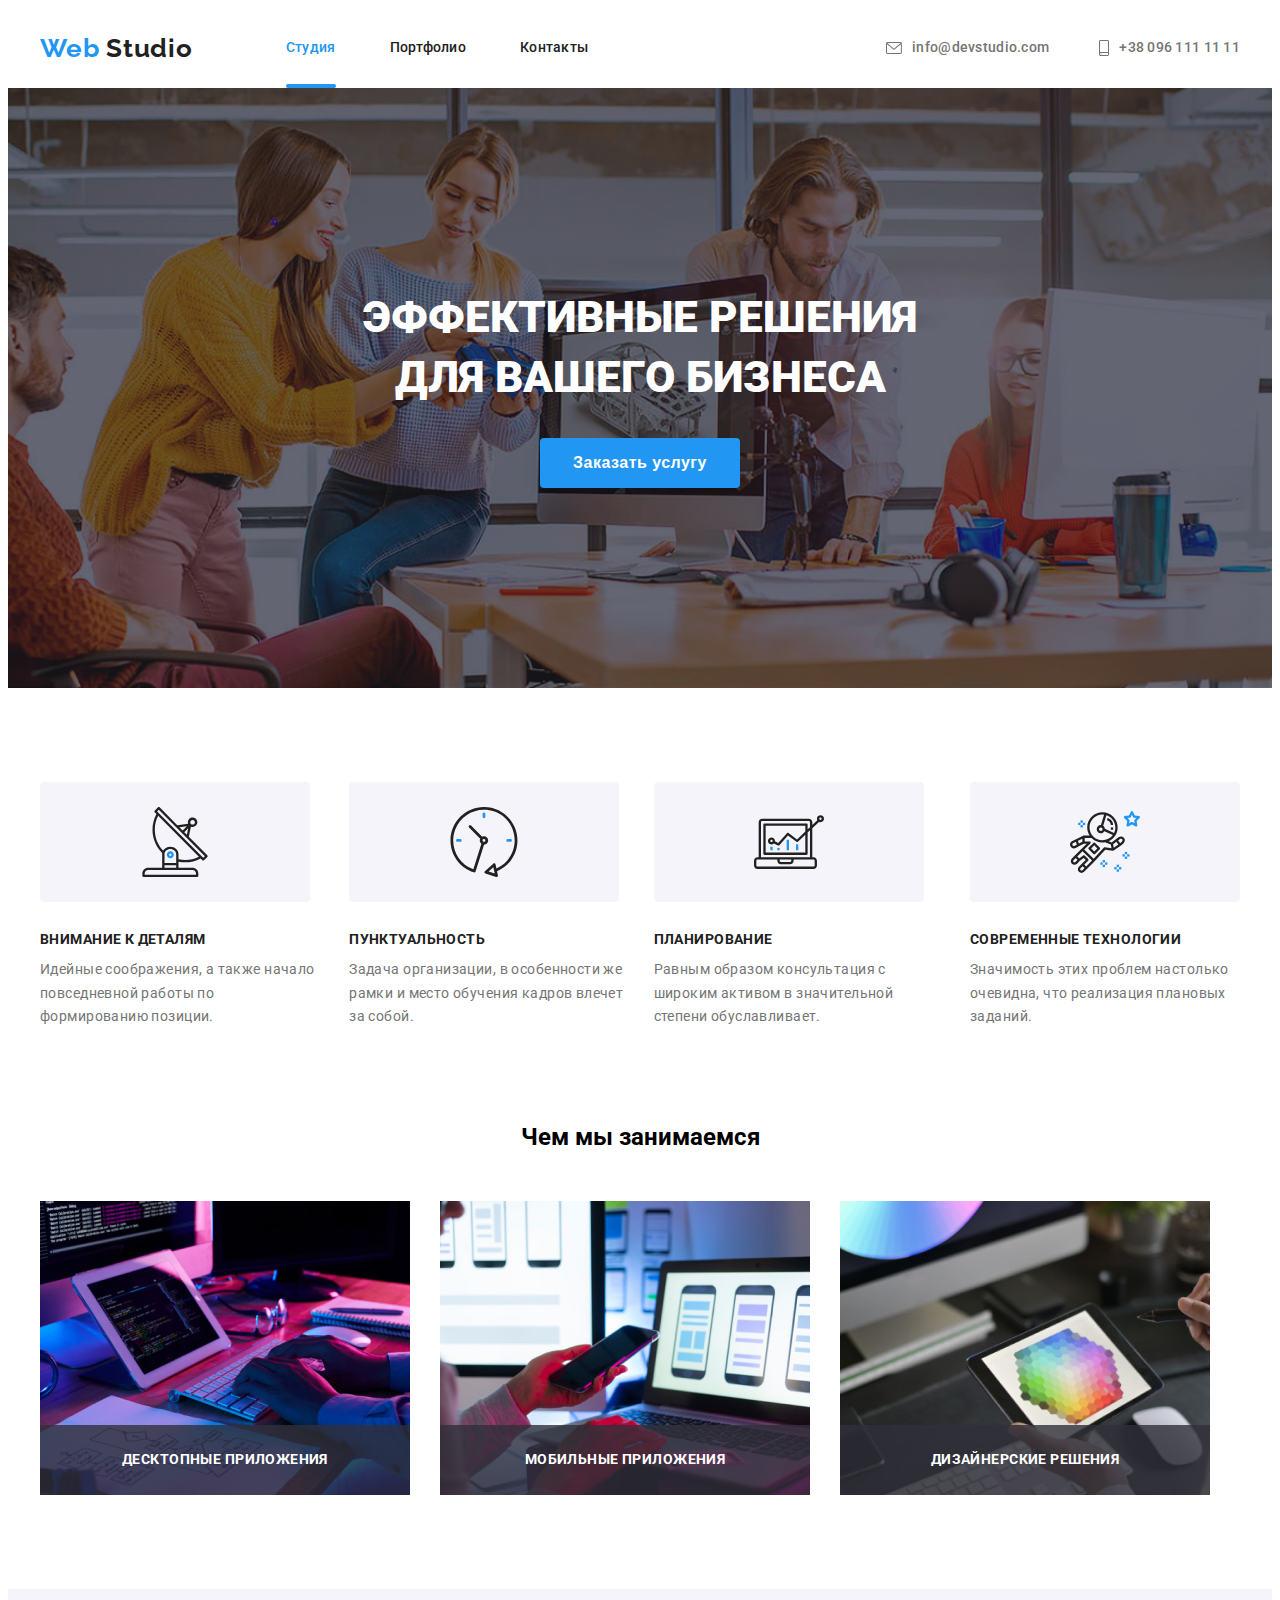
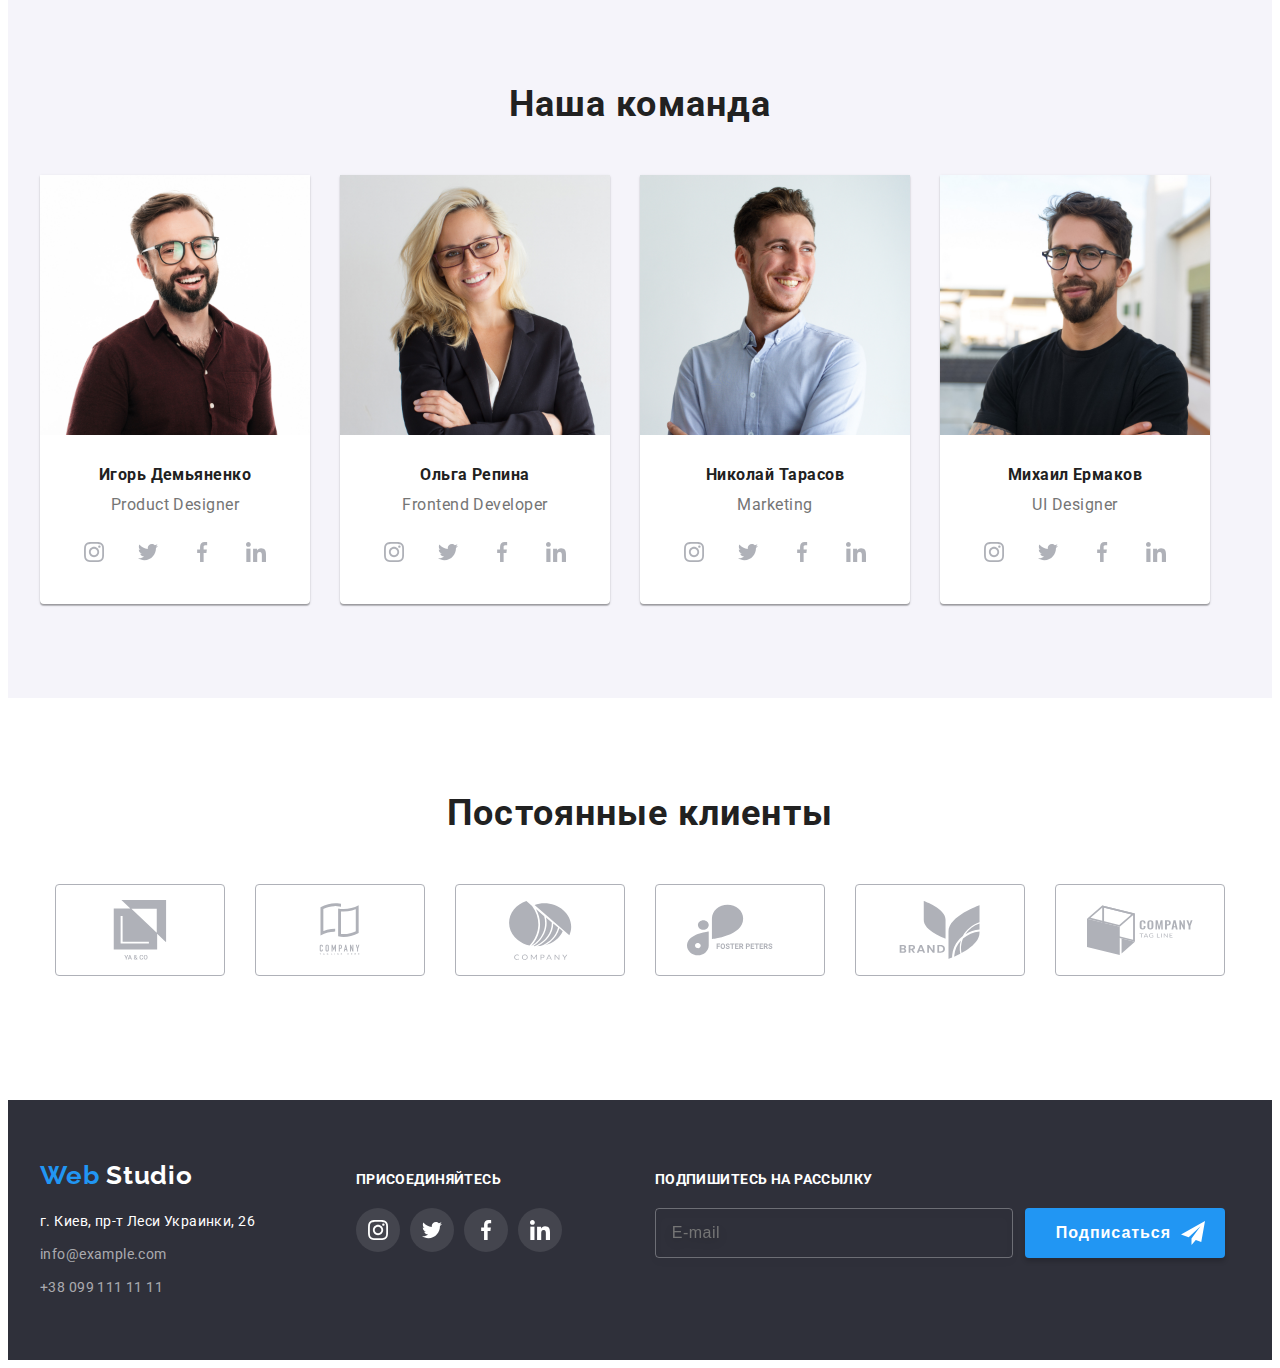
==== index.html @ fd2076e5 "start" ====
<!DOCTYPE html>
<html lang="ru">
  <head>
    <title>Студия</title>
    <meta charset="utf-8" />
    <link rel="preconnect" href="https://fonts.googleapis.com" />
    <link rel="preconnect" href="https://fonts.gstatic.com" crossorigin />
    <link
      href="https://fonts.googleapis.com/css2?family=Fruktur&family=Raleway:wght@700&family=Roboto:wght@400;500;700;900&display=swap"
      rel="stylesheet"
    />
    <link
      rel="stylesheet"
      href="https://cdnjs.cloudflare.com/ajax/libs/modern-normalize/1.1.0/modern-normalize.min.css"
      integrity="sha512-wpPYUAdjBVSE4KJnH1VR1HeZfpl1ub8YT/NKx4PuQ5NmX2tKuGu6U/JRp5y+Y8XG2tV+wKQpNHVUX03MfMFn9Q=="
      crossorigin="anonymous"
      referrerpolicy="no-referrer"
    />
    <link rel="stylesheet" href="./css/styles.css" />
  </head>
  <body>
    <header>
      <div class="container header-container">
        <a href="" class="logo link">
          <span class="logo_first">Web</span>
          Studio
        </a>

        <nav class="header-navigation">
          <ul class="header-list list">
            <li class="header-item">
              <a class="header-link link active-page current" href="#Студия">
                Студия
              </a>
            </li>
            <li class="header-item">
              <a class="header-link link" href="./portfolio.html">Портфолио</a>
            </li>
            <li class="header-item">
              <a class="header-link link" href="#Контакты">Контакты</a>
            </li>
          </ul>
        </nav>

        <ul class="header-list-call list">
          <li class="header-list-call-item">
            <a
              class="header-link-call link mail hlci"
              href="mailto:info@example.com"
            >
              <svg class="header-icon" width="16" height="12">
                <use href="./images/icons.svg#icon-email"></use>
              </svg>
              info@devstudio.com
            </a>
          </li>
          <li class="header-list-call-item">
            <a class="header-link-call link tel hlci" href="tel:+380961111111">
              <svg class="header-icon" width="10" height="16">
                <use href="./images/icons.svg#icon-tel"></use>
              </svg>
              +38 096 111 11 11
            </a>
          </li>
        </ul>
      </div>
    </header>
    <main>
      <section class="hero section">
        <div class="container hero-container">
          <h1 class="hero-title">
            Эффективные решения
            <br />
            для вашего бизнеса
          </h1>

          <button class="hero-btn" type="button" data-modal-open>
            Заказать услугу
          </button>
        </div>
      </section>

      <section class="section benef">
        <div class="container">
          <h2 class="benef-main-title">Наши преймущества</h2>
          <ul class="benef-list list">
            <li class="benef-list-item">
              <div class="benef-container">
                <svg class="client-icon" width="70" height="70">
                  <use href="./images/icons.svg#icon-benef1"></use>
                </svg>
              </div>
              <h3 class="benef-title">Внимание к деталям</h3>
              <p class="benef-text">
                Идейные соображения, а также начало повседневной работы по
                формированию позиции.
              </p>
            </li>
            <li class="benef-list-item">
              <div class="benef-container">
                <svg class="client-icon" width="70" height="70">
                  <use href="./images/icons.svg#icon-benef2"></use>
                </svg>
              </div>
              <h3 class="benef-title">Пунктуальность</h3>
              <p class="benef-text">
                Задача организации, в особенности же рамки и место обучения
                кадров влечет за собой.
              </p>
            </li>
            <li class="benef-list-item">
              <div class="benef-container">
                <svg class="client-icon" width="70" height="70">
                  <use href="./images/icons.svg#icon-benef3"></use>
                </svg>
              </div>
              <h3 class="benef-title">Планирование</h3>
              <p class="benef-text">
                Равным образом консультация с широким активом в значительной
                степени обуславливает.
              </p>
            </li>
            <li class="benef-list-item">
              <div class="benef-container">
                <svg class="client-icon" width="70" height="70">
                  <use href="./images/icons.svg#icon-benef4"></use>
                </svg>
              </div>
              <h3 class="benef-title">Современные технологии</h3>
              <p class="benef-text">
                Значимость этих проблем настолько очевидна, что реализация
                плановых заданий.
              </p>
            </li>
          </ul>
        </div>
      </section>

      <section class="section doing">
        <div class="container">
          <div class="center">
            <h2 class="doing-title">Чем мы занимаемся</h2>
          </div>

          <ul class="doing-list list">
            <li class="doing-item">
              <div class="wrap-doing">
                <img
                  src="./images/image1.jpg"
                  alt="схемы на компьютере"
                  width="370"
                />
                <p class="doing-text">Десктопные приложения</p>
              </div>
            </li>
            <li class="doing-item">
              <div class="wrap-doing">
                <img
                  src="./images/image2.jpg"
                  alt="работа через смартфон"
                  width="370"
                />
                <p class="doing-text">Мобильные приложения</p>
              </div>
            </li>
            <li class="doing-item">
              <div class="wrap-doing">
                <img
                  src="./images/image3.jpg"
                  alt="дизайн на планшете"
                  width="370"
                  height="246.469"
                />
                <p class="doing-text">Дизайнерские решения</p>
              </div>
            </li>
          </ul>
        </div>
      </section>

      <section class="section team">
        <div class="container">
          <h2 class="team-header">Наша команда</h2>
          <div class="team-list-container">
            <ul class="team-list list">
              <li class="team-item">
                <img
                  src="./images/image4.jpg"
                  alt="Дизайнер Игорь Демьяненко"
                  width="270"
                />
                <div class="name">
                  <h3 class="team-item-header">Игорь Демьяненко</h3>
                  <p class="team-item-text">Product Designer</p>
                </div>
                <!-- icon -->
                <ul class="team-social-list list">
                  <li class="team-social-item">
                    <a href="" class="team-social-link">
                      <svg class="team-social-icon" width="20" height="20">
                        <use href="./images/icons.svg#icon-instagram-2"></use>
                      </svg>
                    </a>
                  </li>
                  <li class="team-social-item">
                    <a href="" class="team-social-link">
                      <svg class="team-social-icon" width="20" height="20">
                        <use href="./images/icons.svg#icon-twitter-1"></use>
                      </svg>
                    </a>
                  </li>
                  <li class="team-social-item">
                    <a href="" class="team-social-link">
                      <svg class="team-social-icon" width="20" height="20">
                        <use href="./images/icons.svg#icon-facebook-1"></use>
                      </svg>
                    </a>
                  </li>
                  <li class="team-social-item">
                    <a href="" class="team-social-link">
                      <svg class="team-social-icon" width="20" height="20">
                        <use href="./images/icons.svg#icon-linkedin-1"></use>
                      </svg>
                    </a>
                  </li>
                </ul>
              </li>
              <li class="team-item">
                <img
                  src="./images/image5.jpg"
                  alt="Разработчик Ольга Репина"
                  width="270"
                />
                <div class="name">
                  <h3 class="team-item-header">Ольга Репина</h3>
                  <p class="team-item-text">Frontend Developer</p>
                </div>
                <!-- icon -->
                <ul class="team-social-list list">
                  <li class="team-social-item">
                    <a href="" class="team-social-link">
                      <svg class="team-social-icon" width="20" height="20">
                        <use href="./images/icons.svg#icon-instagram-2"></use>
                      </svg>
                    </a>
                  </li>
                  <li class="team-social-item">
                    <a href="" class="team-social-link">
                      <svg class="team-social-icon" width="20" height="20">
                        <use href="./images/icons.svg#icon-twitter-1"></use>
                      </svg>
                    </a>
                  </li>
                  <li class="team-social-item">
                    <a href="" class="team-social-link">
                      <svg class="team-social-icon" width="20" height="20">
                        <use href="./images/icons.svg#icon-facebook-1"></use>
                      </svg>
                    </a>
                  </li>
                  <li class="team-social-item">
                    <a href="" class="team-social-link">
                      <svg class="team-social-icon" width="20" height="20">
                        <use href="./images/icons.svg#icon-linkedin-1"></use>
                      </svg>
                    </a>
                  </li>
                </ul>
              </li>
              <li class="team-item">
                <img
                  src="./images/image6.jpg"
                  alt="Маркетолог Николай Тарасов"
                  width="270"
                />
                <div class="name">
                  <h3 class="team-item-header">Николай Тарасов</h3>
                  <p class="team-item-text">Marketing</p>
                </div>
                <!-- icon -->
                <ul class="team-social-list list">
                  <li class="team-social-item">
                    <a href="" class="team-social-link">
                      <svg class="team-social-icon" width="20" height="20">
                        <use href="./images/icons.svg#icon-instagram-2"></use>
                      </svg>
                    </a>
                  </li>
                  <li class="team-social-item">
                    <a href="" class="team-social-link">
                      <svg class="team-social-icon" width="20" height="20">
                        <use href="./images/icons.svg#icon-twitter-1"></use>
                      </svg>
                    </a>
                  </li>
                  <li class="team-social-item">
                    <a href="" class="team-social-link">
                      <svg class="team-social-icon" width="20" height="20">
                        <use href="./images/icons.svg#icon-facebook-1"></use>
                      </svg>
                    </a>
                  </li>
                  <li class="team-social-item">
                    <a href="" class="team-social-link">
                      <svg class="team-social-icon" width="20" height="20">
                        <use href="./images/icons.svg#icon-linkedin-1"></use>
                      </svg>
                    </a>
                  </li>
                </ul>
              </li>
              <li class="team-item">
                <img
                  src="./images/image7.jpg"
                  alt="Дизайнер Михаил Ермаков"
                  width="270"
                />
                <div class="name">
                  <h3 class="team-item-header">Михаил Ермаков</h3>
                  <p class="team-item-text">UI Designer</p>
                </div>
                <!-- icon -->
                <ul class="team-social-list list">
                  <li class="team-social-item">
                    <a href="" class="team-social-link">
                      <svg class="team-social-icon" width="20" height="20">
                        <use href="./images/icons.svg#icon-instagram-2"></use>
                      </svg>
                    </a>
                  </li>
                  <li class="team-social-item">
                    <a href="" class="team-social-link">
                      <svg class="team-social-icon" width="20" height="20">
                        <use href="./images/icons.svg#icon-twitter-1"></use>
                      </svg>
                    </a>
                  </li>
                  <li class="team-social-item">
                    <a href="" class="team-social-link">
                      <svg class="team-social-icon" width="20" height="20">
                        <use href="./images/icons.svg#icon-facebook-1"></use>
                      </svg>
                    </a>
                  </li>
                  <li class="team-social-item">
                    <a href="" class="team-social-link">
                      <svg class="team-social-icon" width="20" height="20">
                        <use href="./images/icons.svg#icon-linkedin-1"></use>
                      </svg>
                    </a>
                  </li>
                </ul>
              </li>
            </ul>
          </div>
        </div>
      </section>

      <section class="section client">
        <div class="container">
          <h2 class="client-title">Постоянные клиенты</h2>
          <ul class="client-list list">
            <li class="client-item">
              <a href="" class="client-link">
                <svg class="client-icon" width="106" height="60">
                  <use href="./images/icons.svg#icon-client1"></use>
                </svg>
              </a>
            </li>
            <li class="client-item">
              <a href="" class="client-link">
                <svg class="client-icon" width="106" height="60">
                  <use href="./images/icons.svg#icon-client2"></use>
                </svg>
              </a>
            </li>
            <li class="client-item">
              <a href="" class="client-link">
                <svg class="client-icon" width="106" height="60">
                  <use href="./images/icons.svg#icon-client3"></use>
                </svg>
              </a>
            </li>
            <li class="client-item">
              <a href="" class="client-link">
                <svg class="client-icon" width="106" height="60">
                  <use href="./images/icons.svg#icon-client4"></use>
                </svg>
              </a>
            </li>
            <li class="client-item">
              <a href="" class="client-link">
                <svg class="client-icon" width="106" height="60">
                  <use href="./images/icons.svg#icon-client5"></use>
                </svg>
              </a>
            </li>
            <li class="client-item">
              <a href="" class="client-link">
                <svg class="client-icon" width="106" height="60">
                  <use href="./images/icons.svg#icon-client6"></use>
                </svg>
              </a>
            </li>
          </ul>
        </div>
      </section>
    </main>

    <footer class="footer">
      <div class="container footer-container">
        <div class="footer-first">
          <div class="logofoot">
            <a href="" class="logo link footer-logo">
              <span class="logo_first">Web</span>
              Studio
            </a>
          </div>
          <address>
            <ul class="address-list list">
              <li class="address-item">
                <a class="address-link link gorod" href="">
                  г. Киев, пр-т Леси Украинки, 26
                </a>
              </li>
              <li class="address-item">
                <a
                  class="address-link link footer-mail"
                  href="mailto:info@example.com"
                >
                  info@example.com
                </a>
              </li>
              <li class="address-item">
                <a
                  class="address-link link footer-tel"
                  href="tel:+380991111111"
                >
                  +38 099 111 11 11
                </a>
              </li>
            </ul>
          </address>
        </div>

        <div class="footer-second">
          <h2 class="footer-join">присоединяйтесь</h2>
          <ul class="footer-second-list list">
            <li class="footer-second-item">
              <a href="" class="footer-second-link">
                <svg class="footer-second-icon" width="20" height="20">
                  <use href="./images/icons.svg#icon-instagram-2"></use>
                </svg>
              </a>
            </li>
            <li class="footer-second-item">
              <a href="" class="footer-second-link">
                <svg class="footer-second-icon" width="20" height="20">
                  <use href="./images/icons.svg#icon-twitter-1"></use>
                </svg>
              </a>
            </li>
            <li class="footer-second-item">
              <a href="" class="footer-second-link">
                <svg class="footer-second-icon" width="20" height="20">
                  <use href="./images/icons.svg#icon-facebook-1"></use>
                </svg>
              </a>
            </li>
            <li class="footer-second-item">
              <a href="" class="footer-second-link">
                <svg class="footer-second-icon" width="20" height="20">
                  <use href="./images/icons.svg#icon-linkedin-1"></use>
                </svg>
              </a>
            </li>
          </ul>
        </div>
        <!-- 3 -->
        <form class="footer-third">
          <label for="" class="footer-label">
            Подпишитесь на рассылку
            <input type="email" class="footer-input" placeholder="E-mail" />
          </label>

          <button type="submit" class="footer-button">
            Подписаться
            <svg class="fly-icon" width="24" height="24">
              <use href="./images/icons.svg#icon-fly"></use>
            </svg>
          </button>
        </form>
      </div>
    </footer>
    <!-- modal -->
    <div class="backdrop is-hidden" data-modal>
      <div class="modal">
        <button type="button" class="modal-close" data-modal-close>
          <svg class="close-icon" width="18" height="18">
            <use href="./images/icons.svg#icon-close"></use>
          </svg>
        </button>
        <!-- modal field-->
        <p class="modal-title">Оставьте свои данные, мы вам перезвоним</p>

        <form action="#" class="modal-form">
          <div class="modal-form-field">
            <label for="user-name" class="modal-input-text">Имя</label>
            <div class="modal-wrap">
              <input
                type="text"
                name="user-name"
                class="modal-input"
                id="user-name"
                required
              />
              <svg class="modal-icon" width="18" height="18">
                <use href="./images/icons.svg#icon-modal1"></use>
              </svg>
            </div>
          </div>

          <div class="modal-form-field">
            <label for="user-tel" class="modal-input-text">Телефон</label>
            <div class="modal-wrap">
              <input
                type="tel"
                name="user-tel"
                class="modal-input"
                id="user-tel"
              />
              <svg class="modal-icon" width="18" height="18">
                <use href="./images/icons.svg#icon-modal2"></use>
              </svg>
            </div>
          </div>

          <div class="modal-form-field">
            <label for="user-email" class="modal-input-text">Почта</label>
            <div class="modal-wrap">
              <input
                type="email"
                name="user-email"
                class="modal-input"
                id="user-email"
              />
              <svg class="modal-icon" width="18" height="18">
                <use href="./images/icons.svg#icon-modal3"></use>
              </svg>
            </div>
          </div>

          <div class="modal-form-field modal-form-field-com">
            <label for="user-text" class="modal-input-text">Комментарий</label>
            <textarea
              name="user-text"
              class="modal-input modal-input-comment"
              id="user-text"
              cols="30"
              rows="10"
              placeholder="Введите текст"
              maxlength="100"
            ></textarea>
          </div>

          <div class="wrap-modal-check">
            <input type="checkbox" class="modal-check" id="modal-check" />

            <label for="modal-check" class="modal-check modal-check-text">
              <span>
                <svg class="modal-icon-check" width="16" height="15">
                  <use href="./images/icons.svg#icon-modal4"></use>
                </svg>
              </span>
              Соглашаюсь с рассылкой и принимаю

              <a href="" class="modal-contract">Условия договора</a>
            </label>
          </div>

          <button type="submit" class="modal-button">Отправить</button>
          <!-- <button type="reset">reset</button> -->
        </form>
      </div>
    </div>
    <!-- modal end -->

    <!-- modal sctipt-->

    <script src="./js/modal.js"></script>
  </body>
</html>
---- css/styles.css ----
:root {
  --color_first: #757575;
  --color_second: #212121;
  --color_accent: #2196f3;
  --coolor_title: #ffffff;
  --color_border: #eeeeee;
}

/* сброс настроек */
/* * {
  margin: 0;
  padding: 0;
} */

button {
  cursor: pointer;
}

p,
h1,
h2,
h3,
h4,
h5,
h6 {
  margin: 0;
}
ol,
ul {
  list-style: none;
  margin: 0;
  padding: 0;
}
img {
  min-width: 100%;
  height: auto;
  /* border: 0; */
  display: block;
}

address {
  font-style: normal;
}
/* конец сброса настроек */

/* -------------------flex---------------------- */
.container {
  /* display: flex; */
  width: 1200px;
  padding-left: 15px;
  padding-right: 15px;
  margin: 0 auto;
}

body {
  /* color: #757575; */
  font-family: Roboto, sans-serif;
}

/* ------------------header---------------- */

.header-container {
  display: flex;
  align-items: center;
  /* padding-top: 30px;
  padding-bottom: 30px; */
  /* justify-content: space-between; */
}

.header-connect {
  margin-left: auto;
}

.header-list {
  display: flex;
  align-items: center;
}

.header-list-call {
  margin-left: auto;
  display: flex;
  align-items: center;
}

.logohead {
  margin-right: 93px;
}

.header-item {
  margin-right: 54px;
}
.header-item:last-child {
  margin-right: 0;
}

.header-list-call-item:not(:last-child) {
  margin-right: 50px;
}

.logo {
  margin-right: 93px;
  color: var(--color_second);
  font-family: Raleway, sans-serif;
  font-weight: 700;
  font-size: 26px;
  line-height: 1.19;
  letter-spacing: 0.03em;
}

.logo_first {
  color: var(--color_accent);
}

.list {
  list-style: none;
}

.link {
  text-decoration: none;
}

.header-link {
  display: block;
  padding: 32px 0;
  color: var(--color_second);
  font-weight: 500;
  font-size: 14px;
  line-height: 1.14;
  letter-spacing: 0.02em;

  transition: color 250ms cubic-bezier(0.4, 0, 0.2, 1);

  position: relative;
}

.header-link.current::after {
  content: "";
  width: 100%;
  height: 4px;
  background-color: var(--color_accent);
  border-radius: 2px;
  position: absolute;
  left: 0;
  bottom: 0;
}

.header-link-call {
  font-weight: 500;
  font-size: 14px;
  line-height: 1.14;
  letter-spacing: 0.02em;
  color: var(--color_first);

  transition: color 250ms cubic-bezier(0.4, 0, 0.2, 1);
}

.header-link-call:hover,
.header-link-call:focus,
.header-link:hover,
.header-link:focus {
  color: var(--color_accent);
}

/* header ICON */

/* .team-social-list {
  display: flex;
  justify-content: center;
}

.team-social-item {
  width: 44px;
  height: 44px;
  margin-bottom: 30px;
} */

.hlci {
  width: 100%;
  height: 100%;
  display: flex;
  align-items: center;
  justify-content: center;
}

.header-icon {
  fill: var(--color_first);
  margin-right: 10px;

  transition: fill 250ms cubic-bezier(0.4, 0, 0.2, 1);
}

.hlci:hover .header-icon,
.hlci:focus .header-icon {
  fill: var(--color_accent);
}

/* hero */

.hero-container {
  /* padding: 200px 280px 280px 280px; */
}

.hero-title {
  font-weight: 900;
  font-size: 44px;
  line-height: 1.36;
  color: var(--coolor_title);
  text-align: center;
  text-transform: uppercase;

  width: 696px;
  margin-left: auto;
  margin-right: auto;
  /* height: 120px;
  left: 455px;
  top: 286px; */
}
.section {
  padding: 94px 0;
}

.hero-btn {
  /* font-family: inherit; */
  font-weight: 700;
  font-size: 16px;
  line-height: 1.875;
  color: var(--coolor_title);
  background-color: var(--color_accent);
  letter-spacing: 0.03em;

  margin-top: 30px;
  display: block;
  margin-left: auto;
  margin-right: auto;
  width: 200px;
  height: 50px;
  left: 703px;
  top: 436px;
  border-radius: 4px;

  border-color: transparent;
  box-shadow: 0px 4px 4px rgba(0, 0, 0, 0.15);
}

.hero {
  padding: 200px 0;
  background-color: #2f303a;
  background-image: linear-gradient(
      rgba(47, 48, 58, 0.4),
      rgba(47, 48, 58, 0.4)
    ),
    url(../images/hero_bg.jpg);
  background-repeat: no-repeat;
  background-position: center;
  background-size: cover;
  max-width: 1600px;
  margin: 0 auto;
}

/* benefits */

/* .benef-cotainer {
  display: flex;
  margin-top: 88px;
  justify-content: center;
  margin-bottom: 94px;
} */

.benef-list {
  display: flex;
  /* margin-left: 30px; */
}

.benef-main-title {
  /* display: none; */
  position: absolute;
  width: 1px;
  height: 1px;
  margin: -1px;
  border: 0;
  padding: 0;
  white-space: nowrap;
  clip-path: inset(100%);
  clip: rect(0 0 0 0);
  overflow: hidden;
}

/* ------------ВОПРОС НОМЕР 1 ----------*/
/* неправильный перенос текста */

.benef-list-item:not(:last-child) {
  /* width: 270px;
  height: 101px; */
  margin-right: 30px;
}

.benef-title {
  font-weight: 700;
  font-size: 14px;
  line-height: 1.14;
  letter-spacing: 0.03em;
  text-transform: uppercase;
  color: var(--color_second);

  margin-bottom: 10px;
}

.benef-text {
  font-weight: normal;
  font-size: 14px;
  line-height: 1.71;
  color: var(--color_first);
  letter-spacing: 0.03em;
}

/* benef icon */

.benef-container {
  display: flex;
  justify-content: center;
  align-items: center;

  width: 270px;
  height: 120px;

  background: #f5f4fa;
  border-radius: 4px;

  margin-bottom: 30px;
}

/* doing */
.doing {
  padding-top: 0;
}

.doing-list {
  display: flex;
  margin-top: 50px;
}

.doing-item {
  /* width: 370px; */
  /* height: 294px; */
}

.doing-item:not(:last-child) {
  margin-right: 30px;
}

.doing_title {
  font-weight: 700;
  font-size: 36px;
  line-height: 1.17;
  text-align: center;
  letter-spacing: 0.03em;
  color: var(--color_second);
}

.center {
  display: flex;
  justify-content: center;
}

/* .doing-item {
  position: relative;
} */

.wrap-doing {
  position: relative;
}

.doing-text {
  position: absolute;

  left: 0;

  font-weight: bold;
  font-size: 14px;
  line-height: 1.14;
  /* text-align: center; */
  letter-spacing: 0.03em;
  text-transform: uppercase;

  color: var(--coolor_title);

  background-color: rgba(47, 48, 58, 0.8);
  height: 70px;
  width: 100%;

  /* padding: 27px 82px; */

  transform: translateY(-70px);
  display: flex;
  justify-content: center;
  align-items: center;
}

/* team */

.team-list {
  display: flex;
}

.team {
  background-color: #f5f4fa;
}

.team-item > img {
  width: 270px;
  height: 260px;
}

.team-item:not(:last-child) {
  margin-right: 30px;
}

.team-header {
  font-weight: 700;
  font-size: 36px;
  line-height: 1.17;
  text-align: center;
  letter-spacing: 0.03em;
  color: var(--color_second);

  margin-bottom: 50px;
  /* padding-top: 94px; */
}

.team-item-text {
  margin-top: 10px;
  /* margin-bottom: 16px; */
}

.team-item-header {
  /* margin-top: 30px; */
  font-family: Roboto;
  font-weight: 700;
  font-size: 16px;
  line-height: 1.19;
  text-align: center;
  letter-spacing: 0.03em;
  color: var(--color_second);
}
.name {
  padding: 30px 0;
}

.team-item-text {
  font-weight: normal;
  font-size: 16px;
  line-height: 1.19;
  text-align: center;
  letter-spacing: 0.03em;
  color: var(--color_first);
}

.team-list > li {
  background-color: var(--coolor_title);
  /* width: 270px;
  height: 368px; */
  /* тут должна быть тень, а не рамка */
  /* border: 1px solid gray;
  border-radius: 4px; */

  /* margin-bottom: 94px; */

  /* material shadow v1 */

  box-shadow: 0px 1px 3px rgba(0, 0, 0, 0.12), 0px 1px 1px rgba(0, 0, 0, 0.14),
    0px 2px 1px rgba(0, 0, 0, 0.2);
  border-radius: 0px 0px 4px 4px;
}

/* team-icon */

.name {
  padding-bottom: 16px;
}

.team-social-list {
  display: flex;
  justify-content: center;
}

.team-social-item {
  width: 44px;
  height: 44px;
  margin-bottom: 30px;
}

.team-social-item + .team-social-item {
  margin-left: 10px;
}

.team-social-link {
  width: 100%;
  height: 100%;
  border-radius: 50%;
  /* display: block; */
  display: flex;
  align-items: center;
  justify-content: center;
  /* background-color: tomato; */

  transition: background-color 250ms cubic-bezier(0.4, 0, 0.2, 1);
}

.team-social-icon {
  fill: #afb1b8;

  transition: fill 250ms cubic-bezier(0.4, 0, 0.2, 1);
}

.team-social-link:hover,
.team-social-link:focus {
  background-color: var(--color_accent);
}

.team-social-link:hover .team-social-icon,
.team-social-link:focus .team-social-icon {
  fill: var(--coolor_title);
}

/* 
.team-social-icon:hover,
.team-social-icon:focus {
 
} */

/* client */

.client-title {
  font-weight: bold;
  font-size: 36px;
  line-height: 1.167;
  text-align: center;
  letter-spacing: 0.03em;

  color: #212121;
  margin-bottom: 50px;
}

.client-list {
  display: flex;
  justify-content: center;
}

.client-item {
  display: flex;
  margin-bottom: 30px;

  /* width: 170px;
  height: 92px;
  border: 1px solid #afb1b8;
  box-sizing: border-box;
  border-radius: 4px; */
}

.client-item + .client-item {
  margin-left: 30px;
}

.client-link {
  width: 100%;
  height: 100%;

  display: flex;
  align-items: center;
  justify-content: center;

  width: 170px;
  height: 92px;
  border: 1px solid #afb1b8;
  box-sizing: border-box;
  border-radius: 4px;

  transition: border-color 250ms cubic-bezier(0.4, 0, 0.2, 1);
}

.client-icon {
  fill: #afb1b8;

  transition: fill 250ms cubic-bezier(0.4, 0, 0.2, 1);
}

.client-link:hover,
.client-link:focus {
  border-color: var(--color_accent);
}

.client-link:hover .client-icon,
.client-link:focus .client-icon {
  fill: var(--color_accent);
}
/* footer */

/* .footer-container {
  margin-top: 20px;
  margin-bottom: 60px;
} */

.logofoot {
  /* padding-top: 60px; */
  /* padding-bottom: 20px; */
  margin-bottom: 20px;
}

.address-list {
  /* margin-top: 20px;
  padding-bottom: 60px; */
}

.address-item:not(:last-child) {
  margin-bottom: 9px;
}
.footer {
  padding: 60px 0;
  background-color: #2f303a;
}

.footer-logo {
  color: #fff;
}

.gorod {
  font-weight: normal;
  font-size: 14px;
  line-height: 1.71;
  letter-spacing: 0.03em;
  color: #fff;
  font-style: normal;
}

.footer-mail,
.footer-tel {
  font-weight: normal;
  font-size: 14px;
  line-height: 1.71;
  letter-spacing: 0.03em;
  color: rgba(255, 255, 255, 0.6);
  font-style: normal;
}

.footer-join {
  font-weight: bold;
  font-size: 14px;
  line-height: 1.14;
  letter-spacing: 0.03em;
  text-transform: uppercase;

  color: #ffffff;

  margin-bottom: 20px;
}

.footer-container {
  display: flex;
  align-items: baseline;
}

.footer-second {
  margin-left: 70px;
  justify-content: center;
  align-items: center;
  /* padding-top: 12px; */
  /* margin-top: 72px; */
}

/* footer icon */
.footer-second-list {
  display: flex;
  justify-content: center;
}

.footer-second-item {
  width: 44px;
  height: 44px;
  margin-bottom: 30px;
}

.footer-second-item + .footer-second-item {
  margin-left: 10px;
}

.footer-second-link {
  width: 100%;
  height: 100%;
  border-radius: 50%;

  display: flex;
  align-items: center;
  justify-content: center;

  background-color: rgba(255, 255, 255, 0.1);

  transition: background-color 250ms cubic-bezier(0.4, 0, 0.2, 1);
}

.footer-second-icon {
  fill: var(--coolor_title);
}

.footer-second-link:hover,
.footer-second-link:focus {
  background-color: var(--color_accent);
}
/* 
.footer-second-link:hover .footer-second-icon,
.footer-second-link:focus .footer-second-icon {
  fill: var(--coolor_title);
} */

/* -------------ПОРТФОЛИО--------------- */
/* section-work */

.section-work-list {
  display: flex;
  justify-content: center;

  margin-bottom: 50px;
  /* margin-top: 94px; */
}

.section-item:not(:last-child) {
  margin-right: 8px;
}

/* как спрятать заголовок */
/* .section-work-title {
  display: none;
} */
.section-work-title {
  position: absolute;
  width: 1px;
  height: 1px;
  margin: -1px;
  border: 0;
  padding: 0;
  white-space: nowrap;
  clip-path: inset(100%);
  clip: rect(0 0 0 0);
  overflow: hidden;

  /* вариант 2

position: absolute !important;
    clip: rect(1px 1px 1px 1px);
    clip: rect(1px, 1px, 1px, 1px);
    padding: 0 !important;
    border: 0 !important;
    height: 1px !important;
    width: 1px !important;
    overflow: hidden;

*/
}

.section-work-link {
  font-weight: 500;
  font-size: 16px;
  line-height: 1.625;
  text-align: center;
  letter-spacing: 0.03em;
  color: var(--color_second);
  background-color: #f5f4fa;

  padding: 6px 22px;
  border-radius: 4px;
  border-color: transparent;

  transition: background-color 250ms cubic-bezier(0.4, 0, 0.2, 1),
    color 250ms cubic-bezier(0.4, 0, 0.2, 1),
    box-shadow 250ms cubic-bezier(0.4, 0, 0.2, 1);
}

.section-work-link:hover,
.section-work-link:focus {
  color: #fff;
  background-color: var(--color_accent);

  box-shadow: 0px 3px 1px rgba(0, 0, 0, 0.1), 0px 1px 2px rgba(0, 0, 0, 0.08),
    0px 2px 2px rgba(0, 0, 0, 0.12);
}

/* class work-pic-list */

.work-pic-title {
  font-family: Roboto;
  font-weight: bold;
  font-size: 18px;
  line-height: 2;
  letter-spacing: 0.06em;
  color: var(--color_second);
}

.work-pic-text {
  margin-top: 4px;
  font-weight: normal;
  font-size: 16px;
  line-height: 1.875;
  letter-spacing: 0.03em;
  color: var(--color_first);
}

.work-pic-item {
  position: relative;
  /* overflow: hidden; */
}
.wrap-work {
  position: relative;
  overflow: hidden;
}

.work-pic-link:hover .work-top-text,
.work-pic-link:focus .work-top-text {
  transform: translateY(0);
}

.work-top-text {
  position: absolute;
  top: 0;
  left: 0;

  font-size: 18px;
  line-height: 1.56;
  letter-spacing: 0.03em;

  color: var(--coolor_title);
  padding: 63px 24px;
  background-color: rgba(33, 150, 243, 0.9);

  transform: translateY(100%);
  transition: transform 300ms;
}

/* изменение цвета ссылки 
при переходе на другую страницу */

.active-page {
  color: var(--color_accent);

  transition: color 250ms cubic-bezier(0.4, 0, 0.2, 1);
}

.active-page:hover,
.active-page:focus {
  color: var(--color_second);
}

/* ----------work-pic-list list---------- */

.work-pic-list {
  display: flex;
  flex-wrap: wrap;
}

.work-pic-item {
  background-color: var(--coolor_title);
  margin-bottom: 30px;
  margin-right: 30px;
  transition: box-shadow 250ms cubic-bezier(0.4, 0, 0.2, 1);
}

.work-pic-link {
  transition: box-shadow 250ms cubic-bezier(0.4, 0, 0.2, 1);
}

.work-pic-link:hover,
.work-pic-link:focus {
  box-shadow: 0px 1px 1px rgba(0, 0, 0, 0.12), 0px 4px 4px rgba(0, 0, 0, 0.06),
    1px 4px 6px rgba(0, 0, 0, 0.16);
}

.work-pic-item:nth-child(3n + 3) {
  margin-right: 0;
}

.work-pic-item:not(:nth-child(-n + 3)) {
  margin-bottom: 30px;
}

.work-pic-item:nth-last-child(-n + 3) {
  margin-bottom: 0;
}

.work {
  padding: 20px 24px;
  border-left: 1px solid var(--color_border);
  border-right: 1px solid var(--color_border);
  border-bottom: 1px solid var(--color_border);
}

/* .wrap {
  position: relative;
  width: 100%;
}

.header-container::after {
  content: "";
  width: 100%;
  height: 2px;

  position: absolute;
  left: 0;
  bottom: 0;
} */

.wrap {
  border-bottom: 1px solid #ececec;
}

/* modal */

.backdrop {
  width: 100vw;
  height: 100vh;
  background-color: rgba(0, 0, 0, 0.2);
  position: fixed;
  top: 0;
  left: 0;

  transition: opacity 300ms, visibility 300ms;
}

.modal {
  width: 528px;
  height: 581px;
  background: #ffffff;
  box-shadow: 0px 1px 3px rgba(0, 0, 0, 0.12), 0px 1px 1px rgba(0, 0, 0, 0.14),
    0px 2px 1px rgba(0, 0, 0, 0.2);
  border-radius: 4px;
  position: absolute;
  top: 50%;
  left: 50%;
  transform: translate(-50%, -50%);
}

.modal-close {
  position: absolute;
  top: 8px;
  right: 8px;

  width: 30px;
  height: 30px;

  background: #ffffff;
  border: 1px solid rgba(0, 0, 0, 0.1);
  /* box-sizing: border-box; */
  border-radius: 50%;

  display: flex;
  align-items: center;
  justify-content: center;
}
/* close hover */
.close-icon {
  transition: fill 250ms cubic-bezier(0.4, 0, 0.2, 1);
}

.modal-close:hover .close-icon,
.modal-close:focus .close-icon {
  fill: var(--color_accent);
}

.is-hidden {
  visibility: hidden;
  opacity: 0;
  pointer-events: none;
}

.modal {
  padding: 40px;
}

.modal-title {
  font-weight: bold;
  font-size: 20px;
  line-height: 1.15;
  text-align: center;
  letter-spacing: 0.03em;
  color: #212121;
  margin-bottom: 12px;
}

.modal-form {
  /* display: flex; */
}
.modal-form-field {
  margin-bottom: 10px;
}

.modal-input {
  display: block;
  width: 448px;
  /* position: absolute; */
  height: 40px;
  border: 1px solid rgba(33, 33, 33, 0.2);
  box-sizing: border-box;
  border-radius: 4px;

  /* margin-bottom: 10px; */
  padding-left: 12px;
  outline: none;
  padding-left: 40px;
}

.modal-input-text {
  font-size: 12px;
  line-height: 1.17;
  letter-spacing: 0.01em;
  color: #757575;
  display: block;
  margin-bottom: 4px;
}
.modal-form-field-com {
  margin-bottom: 20px;
}

.modal-input::placeholder {
  font-size: 14px;
  line-height: 1.17;
  letter-spacing: 0.01em;
  color: rgba(117, 117, 117, 0.5);
  /* padding: 12px 16px; */
}

.modal-input-comment {
  padding: 12px 16px;
  width: 448px;
  height: 120px;
  resize: none;
}

.modal-button {
  font-size: 16px;
  line-height: 1.875;

  /* display: flex;
  align-items: center;
  text-align: center; */
  display: block;
  margin-left: auto;
  margin-right: auto;
  letter-spacing: 0.06em;

  color: #ffffff;
  justify-content: center;
  width: 200px;
  height: 50px;
  background: #188ce8;
  /* box-shadow: 0px 4px 4px rgba(0, 0, 0, 0.15); */
  border-radius: 4px;
  border-color: transparent;
  box-shadow: 0px 1px 3px rgba(0, 0, 0, 0.12), 0px 1px 1px rgba(0, 0, 0, 0.14),
    0px 2px 1px rgba(0, 0, 0, 0.2);
  box-shadow: 0px 1px 3px rgba(0, 0, 0, 0.12), 0px 1px 1px rgba(0, 0, 0, 0.14),
    0px 2px 1px rgba(0, 0, 0, 0.2);

  transition: box-shadow 250ms cubic-bezier(0.4, 0, 0.2, 1);
}

.modal-button:hover,
.modal-button:focus {
  box-shadow: 0px 4px 4px rgba(0, 0, 0, 0.15);
}

.modal-check {
  font-size: 14px;
  line-height: 24px;
  /* identical to box height, or 171% */

  letter-spacing: 0.03em;

  color: #757575;
  margin-bottom: 30px;
}

.modal-contract {
  color: var(--color_accent);
  text-decoration: underline;
}

.modal-input {
  transition: border-color 250ms cubic-bezier(0.4, 0, 0.2, 1);
}

.modal-input:focus {
  border-color: var(--color_accent);
}

.modal-input:focus + .modal-icon {
  fill: var(--color_accent);
}

.modal-wrap {
  position: relative;
}

.modal-icon {
  position: absolute;
  top: 0;
  left: 0;
  margin-left: 12px;
  margin-top: 11px;

  transition: fill 250ms cubic-bezier(0.4, 0, 0.2, 1);
}

/* check */

.modal-check-text span {
  width: 16px;
  height: 15px;
  border: 2px solid #212121;
  border-radius: 2px;
  display: flex;
  margin-right: 5px;
  align-items: center;
  justify-content: center;
}

.modal-check:checked + .modal-check-text span {
  background-color: var(--color_accent);
  border: none;
}

.modal-check {
  appearance: none;
  /* position: absolute; */
  display: flex;
  align-items: center;
}
.wrap-modal-check {
  display: flex;
  align-items: center;
  justify-content: center;
}

.modal-contract {
  margin-left: 3px;
}
/* footer2 */

.footer-third {
  margin-left: 93px;
  display: flex;
  /* align-items: center; */
}
.footer-label {
  font-weight: bold;
  font-size: 14px;
  line-height: 1.14;
  letter-spacing: 0.03em;
  text-transform: uppercase;

  color: #ffffff;
}

.footer-input {
  margin-top: 20px;
  font-size: 16px;
  line-height: 20px;
  display: flex;
  align-items: center;
  letter-spacing: 0.03em;
  color: rgba(255, 255, 255, 0.6);
  padding-left: 16px;

  width: 358px;
  height: 50px;

  background-color: transparent;

  border: 1px solid rgba(255, 255, 255, 0.3);
  box-sizing: border-box;
  filter: drop-shadow(0px 4px 4px rgba(0, 0, 0, 0.15));
  border-radius: 4px;
}

.footer-button {
  margin-left: 12px;
  margin-top: 36px;
  width: 200px;
  height: 50px;

  background: #2196f3;
  box-shadow: 0px 4px 4px rgba(0, 0, 0, 0.15);
  border-radius: 4px;
  border-color: transparent;

  font-weight: bold;
  font-size: 16px;
  line-height: 30px;

  display: flex;
  align-items: center;
  text-align: center;
  letter-spacing: 0.06em;
  padding-left: 29px;

  color: #ffffff;
}

.fly-icon {
  margin-left: 10px;
}
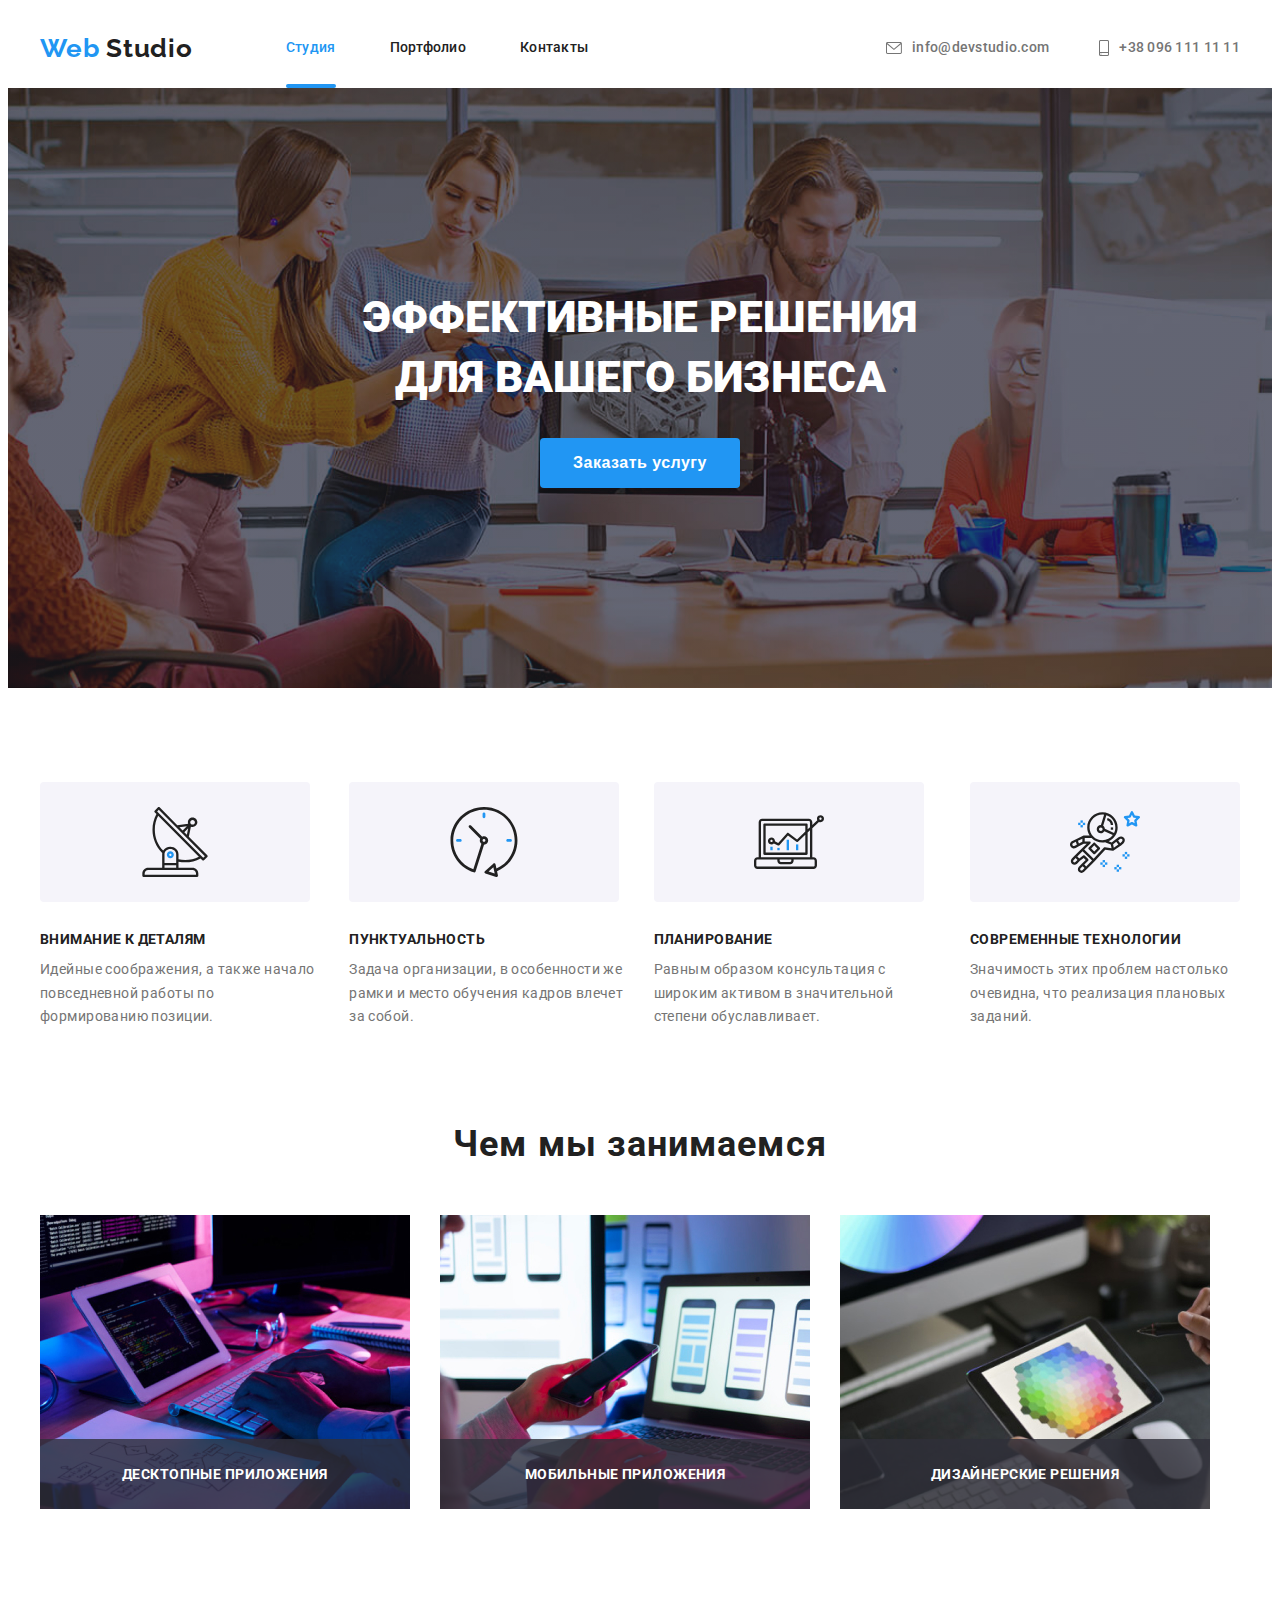
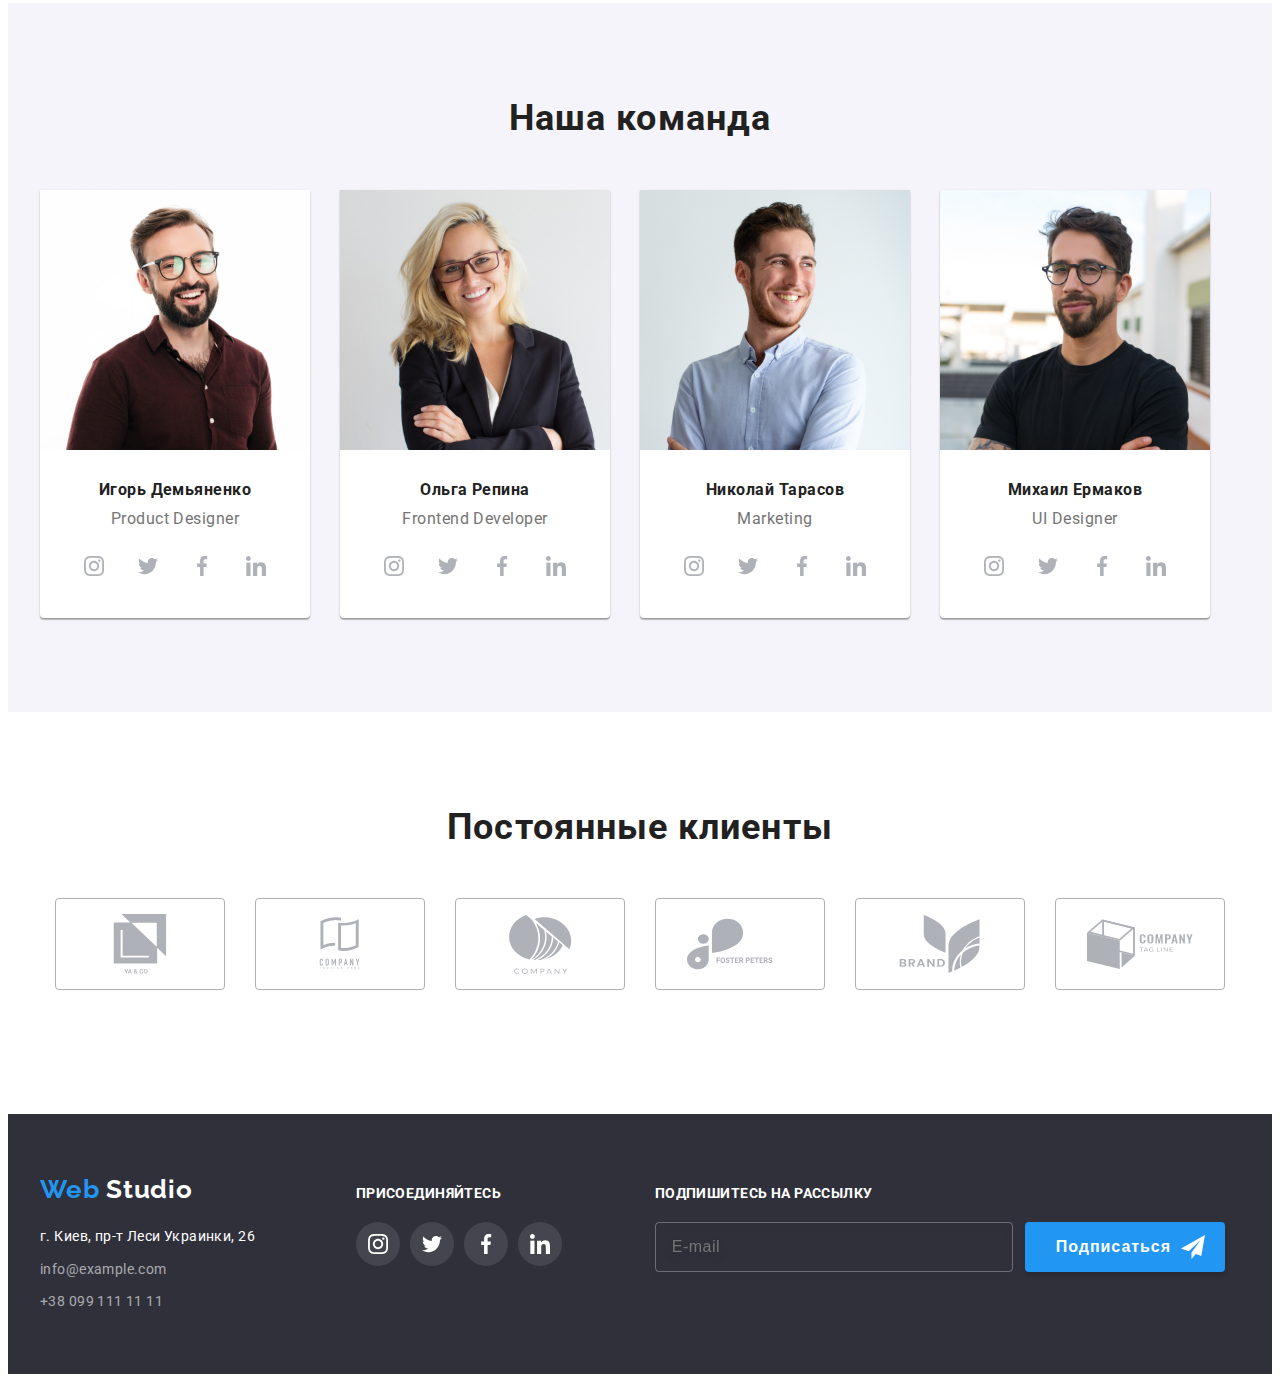
==== commit 835061a0: "try bem 2" ====
--- a/index.html
+++ b/index.html
@@ -16,7 +16,8 @@
       crossorigin="anonymous"
       referrerpolicy="no-referrer"
     />
-    <link rel="stylesheet" href="./css/styles.css" />
+    <!-- <link rel="stylesheet" href="./css/styles.css" /> -->
+    <link rel="stylesheet" href="./css/main.min.css" />
   </head>
   <body>
     <header>
@@ -82,52 +83,52 @@
 
       <section class="section benef">
         <div class="container">
-          <h2 class="benef-main-title">Наши преймущества</h2>
+          <h2 class="benef__main-title">Наши преймущества</h2>
           <ul class="benef-list list">
-            <li class="benef-list-item">
+            <li class="benef-list__item">
               <div class="benef-container">
                 <svg class="client-icon" width="70" height="70">
                   <use href="./images/icons.svg#icon-benef1"></use>
                 </svg>
               </div>
-              <h3 class="benef-title">Внимание к деталям</h3>
-              <p class="benef-text">
+              <h3 class="benef-list__title">Внимание к деталям</h3>
+              <p class="benef-list__text">
                 Идейные соображения, а также начало повседневной работы по
                 формированию позиции.
               </p>
             </li>
-            <li class="benef-list-item">
+            <li class="benef-list__item">
               <div class="benef-container">
                 <svg class="client-icon" width="70" height="70">
                   <use href="./images/icons.svg#icon-benef2"></use>
                 </svg>
               </div>
-              <h3 class="benef-title">Пунктуальность</h3>
-              <p class="benef-text">
+              <h3 class="benef-list__title">Пунктуальность</h3>
+              <p class="benef-list__text">
                 Задача организации, в особенности же рамки и место обучения
                 кадров влечет за собой.
               </p>
             </li>
-            <li class="benef-list-item">
+            <li class="benef-list__item">
               <div class="benef-container">
                 <svg class="client-icon" width="70" height="70">
                   <use href="./images/icons.svg#icon-benef3"></use>
                 </svg>
               </div>
-              <h3 class="benef-title">Планирование</h3>
-              <p class="benef-text">
+              <h3 class="benef-list__title">Планирование</h3>
+              <p class="benef-list__text">
                 Равным образом консультация с широким активом в значительной
                 степени обуславливает.
               </p>
             </li>
-            <li class="benef-list-item">
+            <li class="benef-list__item">
               <div class="benef-container">
                 <svg class="client-icon" width="70" height="70">
                   <use href="./images/icons.svg#icon-benef4"></use>
                 </svg>
               </div>
-              <h3 class="benef-title">Современные технологии</h3>
-              <p class="benef-text">
+              <h3 class="benef-list__title">Современные технологии</h3>
+              <p class="benef-list__text">
                 Значимость этих проблем настолько очевидна, что реализация
                 плановых заданий.
               </p>
@@ -136,34 +137,34 @@
         </div>
       </section>
 
-      <section class="section doing">
+      <section class="section doing-wrap-main">
         <div class="container">
           <div class="center">
             <h2 class="doing-title">Чем мы занимаемся</h2>
           </div>
 
-          <ul class="doing-list list">
-            <li class="doing-item">
+          <ul class="doing list">
+            <li class="doing__item">
               <div class="wrap-doing">
                 <img
                   src="./images/image1.jpg"
                   alt="схемы на компьютере"
                   width="370"
                 />
-                <p class="doing-text">Десктопные приложения</p>
-              </div>
-            </li>
-            <li class="doing-item">
+                <p class="doing__text">Десктопные приложения</p>
+              </div>
+            </li>
+            <li class="doing__item">
               <div class="wrap-doing">
                 <img
                   src="./images/image2.jpg"
                   alt="работа через смартфон"
                   width="370"
                 />
-                <p class="doing-text">Мобильные приложения</p>
-              </div>
-            </li>
-            <li class="doing-item">
+                <p class="doing__text">Мобильные приложения</p>
+              </div>
+            </li>
+            <li class="doing__item">
               <div class="wrap-doing">
                 <img
                   src="./images/image3.jpg"
@@ -171,19 +172,19 @@
                   width="370"
                   height="246.469"
                 />
-                <p class="doing-text">Дизайнерские решения</p>
+                <p class="doing__text">Дизайнерские решения</p>
               </div>
             </li>
           </ul>
         </div>
       </section>
 
-      <section class="section team">
+      <section class="section team-wrap">
         <div class="container">
-          <h2 class="team-header">Наша команда</h2>
+          <h2 class="team__header">Наша команда</h2>
           <div class="team-list-container">
-            <ul class="team-list list">
-              <li class="team-item">
+            <ul class="team-list list team">
+              <li class="team__item">
                 <img
                   src="./images/image4.jpg"
                   alt="Дизайнер Игорь Демьяненко"
@@ -225,7 +226,7 @@
                   </li>
                 </ul>
               </li>
-              <li class="team-item">
+              <li class="team__item">
                 <img
                   src="./images/image5.jpg"
                   alt="Разработчик Ольга Репина"
@@ -267,7 +268,7 @@
                   </li>
                 </ul>
               </li>
-              <li class="team-item">
+              <li class="team__item">
                 <img
                   src="./images/image6.jpg"
                   alt="Маркетолог Николай Тарасов"
@@ -309,7 +310,7 @@
                   </li>
                 </ul>
               </li>
-              <li class="team-item">
+              <li class="team__item">
                 <img
                   src="./images/image7.jpg"
                   alt="Дизайнер Михаил Ермаков"
@@ -358,44 +359,44 @@
 
       <section class="section client">
         <div class="container">
-          <h2 class="client-title">Постоянные клиенты</h2>
+          <h2 class="client__title">Постоянные клиенты</h2>
           <ul class="client-list list">
-            <li class="client-item">
+            <li class="client__item">
               <a href="" class="client-link">
                 <svg class="client-icon" width="106" height="60">
                   <use href="./images/icons.svg#icon-client1"></use>
                 </svg>
               </a>
             </li>
-            <li class="client-item">
+            <li class="client__item">
               <a href="" class="client-link">
                 <svg class="client-icon" width="106" height="60">
                   <use href="./images/icons.svg#icon-client2"></use>
                 </svg>
               </a>
             </li>
-            <li class="client-item">
+            <li class="client__item">
               <a href="" class="client-link">
                 <svg class="client-icon" width="106" height="60">
                   <use href="./images/icons.svg#icon-client3"></use>
                 </svg>
               </a>
             </li>
-            <li class="client-item">
+            <li class="client__item">
               <a href="" class="client-link">
                 <svg class="client-icon" width="106" height="60">
                   <use href="./images/icons.svg#icon-client4"></use>
                 </svg>
               </a>
             </li>
-            <li class="client-item">
+            <li class="client__item">
               <a href="" class="client-link">
                 <svg class="client-icon" width="106" height="60">
                   <use href="./images/icons.svg#icon-client5"></use>
                 </svg>
               </a>
             </li>
-            <li class="client-item">
+            <li class="client__item">
               <a href="" class="client-link">
                 <svg class="client-icon" width="106" height="60">
                   <use href="./images/icons.svg#icon-client6"></use>
@@ -409,7 +410,7 @@
 
     <footer class="footer">
       <div class="container footer-container">
-        <div class="footer-first">
+        <div class="footer__first">
           <div class="logofoot">
             <a href="" class="logo link footer-logo">
               <span class="logo_first">Web</span>
@@ -443,7 +444,7 @@
           </address>
         </div>
 
-        <div class="footer-second">
+        <div class="footer__second">
           <h2 class="footer-join">присоединяйтесь</h2>
           <ul class="footer-second-list list">
             <li class="footer-second-item">
@@ -477,7 +478,7 @@
           </ul>
         </div>
         <!-- 3 -->
-        <form class="footer-third">
+        <form class="footer__third">
           <label for="" class="footer-label">
             Подпишитесь на рассылку
             <input type="email" class="footer-input" placeholder="E-mail" />
--- a/css/styles.css
+++ b/css/styles.css
@@ -1,261 +1,10 @@
-:root {
-  --color_first: #757575;
-  --color_second: #212121;
-  --color_accent: #2196f3;
-  --coolor_title: #ffffff;
-  --color_border: #eeeeee;
-}
-
-/* сброс настроек */
-/* * {
-  margin: 0;
-  padding: 0;
-} */
-
-button {
-  cursor: pointer;
-}
-
-p,
-h1,
-h2,
-h3,
-h4,
-h5,
-h6 {
-  margin: 0;
-}
-ol,
-ul {
-  list-style: none;
-  margin: 0;
-  padding: 0;
-}
-img {
-  min-width: 100%;
-  height: auto;
-  /* border: 0; */
-  display: block;
-}
-
-address {
-  font-style: normal;
-}
 /* конец сброса настроек */
 
 /* -------------------flex---------------------- */
-.container {
-  /* display: flex; */
-  width: 1200px;
-  padding-left: 15px;
-  padding-right: 15px;
-  margin: 0 auto;
-}
-
-body {
-  /* color: #757575; */
-  font-family: Roboto, sans-serif;
-}
 
 /* ------------------header---------------- */
 
-.header-container {
-  display: flex;
-  align-items: center;
-  /* padding-top: 30px;
-  padding-bottom: 30px; */
-  /* justify-content: space-between; */
-}
-
-.header-connect {
-  margin-left: auto;
-}
-
-.header-list {
-  display: flex;
-  align-items: center;
-}
-
-.header-list-call {
-  margin-left: auto;
-  display: flex;
-  align-items: center;
-}
-
-.logohead {
-  margin-right: 93px;
-}
-
-.header-item {
-  margin-right: 54px;
-}
-.header-item:last-child {
-  margin-right: 0;
-}
-
-.header-list-call-item:not(:last-child) {
-  margin-right: 50px;
-}
-
-.logo {
-  margin-right: 93px;
-  color: var(--color_second);
-  font-family: Raleway, sans-serif;
-  font-weight: 700;
-  font-size: 26px;
-  line-height: 1.19;
-  letter-spacing: 0.03em;
-}
-
-.logo_first {
-  color: var(--color_accent);
-}
-
-.list {
-  list-style: none;
-}
-
-.link {
-  text-decoration: none;
-}
-
-.header-link {
-  display: block;
-  padding: 32px 0;
-  color: var(--color_second);
-  font-weight: 500;
-  font-size: 14px;
-  line-height: 1.14;
-  letter-spacing: 0.02em;
-
-  transition: color 250ms cubic-bezier(0.4, 0, 0.2, 1);
-
-  position: relative;
-}
-
-.header-link.current::after {
-  content: "";
-  width: 100%;
-  height: 4px;
-  background-color: var(--color_accent);
-  border-radius: 2px;
-  position: absolute;
-  left: 0;
-  bottom: 0;
-}
-
-.header-link-call {
-  font-weight: 500;
-  font-size: 14px;
-  line-height: 1.14;
-  letter-spacing: 0.02em;
-  color: var(--color_first);
-
-  transition: color 250ms cubic-bezier(0.4, 0, 0.2, 1);
-}
-
-.header-link-call:hover,
-.header-link-call:focus,
-.header-link:hover,
-.header-link:focus {
-  color: var(--color_accent);
-}
-
-/* header ICON */
-
-/* .team-social-list {
-  display: flex;
-  justify-content: center;
-}
-
-.team-social-item {
-  width: 44px;
-  height: 44px;
-  margin-bottom: 30px;
-} */
-
-.hlci {
-  width: 100%;
-  height: 100%;
-  display: flex;
-  align-items: center;
-  justify-content: center;
-}
-
-.header-icon {
-  fill: var(--color_first);
-  margin-right: 10px;
-
-  transition: fill 250ms cubic-bezier(0.4, 0, 0.2, 1);
-}
-
-.hlci:hover .header-icon,
-.hlci:focus .header-icon {
-  fill: var(--color_accent);
-}
-
 /* hero */
-
-.hero-container {
-  /* padding: 200px 280px 280px 280px; */
-}
-
-.hero-title {
-  font-weight: 900;
-  font-size: 44px;
-  line-height: 1.36;
-  color: var(--coolor_title);
-  text-align: center;
-  text-transform: uppercase;
-
-  width: 696px;
-  margin-left: auto;
-  margin-right: auto;
-  /* height: 120px;
-  left: 455px;
-  top: 286px; */
-}
-.section {
-  padding: 94px 0;
-}
-
-.hero-btn {
-  /* font-family: inherit; */
-  font-weight: 700;
-  font-size: 16px;
-  line-height: 1.875;
-  color: var(--coolor_title);
-  background-color: var(--color_accent);
-  letter-spacing: 0.03em;
-
-  margin-top: 30px;
-  display: block;
-  margin-left: auto;
-  margin-right: auto;
-  width: 200px;
-  height: 50px;
-  left: 703px;
-  top: 436px;
-  border-radius: 4px;
-
-  border-color: transparent;
-  box-shadow: 0px 4px 4px rgba(0, 0, 0, 0.15);
-}
-
-.hero {
-  padding: 200px 0;
-  background-color: #2f303a;
-  background-image: linear-gradient(
-      rgba(47, 48, 58, 0.4),
-      rgba(47, 48, 58, 0.4)
-    ),
-    url(../images/hero_bg.jpg);
-  background-repeat: no-repeat;
-  background-position: center;
-  background-size: cover;
-  max-width: 1600px;
-  margin: 0 auto;
-}
 
 /* benefits */
 
@@ -266,942 +15,17 @@
   margin-bottom: 94px;
 } */
 
-.benef-list {
-  display: flex;
-  /* margin-left: 30px; */
-}
-
-.benef-main-title {
-  /* display: none; */
-  position: absolute;
-  width: 1px;
-  height: 1px;
-  margin: -1px;
-  border: 0;
-  padding: 0;
-  white-space: nowrap;
-  clip-path: inset(100%);
-  clip: rect(0 0 0 0);
-  overflow: hidden;
-}
-
-/* ------------ВОПРОС НОМЕР 1 ----------*/
-/* неправильный перенос текста */
-
-.benef-list-item:not(:last-child) {
-  /* width: 270px;
-  height: 101px; */
-  margin-right: 30px;
-}
-
-.benef-title {
-  font-weight: 700;
-  font-size: 14px;
-  line-height: 1.14;
-  letter-spacing: 0.03em;
-  text-transform: uppercase;
-  color: var(--color_second);
-
-  margin-bottom: 10px;
-}
-
-.benef-text {
-  font-weight: normal;
-  font-size: 14px;
-  line-height: 1.71;
-  color: var(--color_first);
-  letter-spacing: 0.03em;
-}
-
-/* benef icon */
-
-.benef-container {
-  display: flex;
-  justify-content: center;
-  align-items: center;
-
-  width: 270px;
-  height: 120px;
-
-  background: #f5f4fa;
-  border-radius: 4px;
-
-  margin-bottom: 30px;
-}
-
 /* doing */
-.doing {
-  padding-top: 0;
-}
-
-.doing-list {
-  display: flex;
-  margin-top: 50px;
-}
-
-.doing-item {
-  /* width: 370px; */
-  /* height: 294px; */
-}
-
-.doing-item:not(:last-child) {
-  margin-right: 30px;
-}
-
-.doing_title {
-  font-weight: 700;
-  font-size: 36px;
-  line-height: 1.17;
-  text-align: center;
-  letter-spacing: 0.03em;
-  color: var(--color_second);
-}
-
-.center {
-  display: flex;
-  justify-content: center;
-}
-
-/* .doing-item {
-  position: relative;
-} */
-
-.wrap-doing {
-  position: relative;
-}
-
-.doing-text {
-  position: absolute;
-
-  left: 0;
-
-  font-weight: bold;
-  font-size: 14px;
-  line-height: 1.14;
-  /* text-align: center; */
-  letter-spacing: 0.03em;
-  text-transform: uppercase;
-
-  color: var(--coolor_title);
-
-  background-color: rgba(47, 48, 58, 0.8);
-  height: 70px;
-  width: 100%;
-
-  /* padding: 27px 82px; */
-
-  transform: translateY(-70px);
-  display: flex;
-  justify-content: center;
-  align-items: center;
-}
 
 /* team */
 
-.team-list {
-  display: flex;
-}
-
-.team {
-  background-color: #f5f4fa;
-}
-
-.team-item > img {
-  width: 270px;
-  height: 260px;
-}
-
-.team-item:not(:last-child) {
-  margin-right: 30px;
-}
-
-.team-header {
-  font-weight: 700;
-  font-size: 36px;
-  line-height: 1.17;
-  text-align: center;
-  letter-spacing: 0.03em;
-  color: var(--color_second);
-
-  margin-bottom: 50px;
-  /* padding-top: 94px; */
-}
-
-.team-item-text {
-  margin-top: 10px;
-  /* margin-bottom: 16px; */
-}
-
-.team-item-header {
-  /* margin-top: 30px; */
-  font-family: Roboto;
-  font-weight: 700;
-  font-size: 16px;
-  line-height: 1.19;
-  text-align: center;
-  letter-spacing: 0.03em;
-  color: var(--color_second);
-}
-.name {
-  padding: 30px 0;
-}
-
-.team-item-text {
-  font-weight: normal;
-  font-size: 16px;
-  line-height: 1.19;
-  text-align: center;
-  letter-spacing: 0.03em;
-  color: var(--color_first);
-}
-
-.team-list > li {
-  background-color: var(--coolor_title);
-  /* width: 270px;
-  height: 368px; */
-  /* тут должна быть тень, а не рамка */
-  /* border: 1px solid gray;
-  border-radius: 4px; */
-
-  /* margin-bottom: 94px; */
-
-  /* material shadow v1 */
-
-  box-shadow: 0px 1px 3px rgba(0, 0, 0, 0.12), 0px 1px 1px rgba(0, 0, 0, 0.14),
-    0px 2px 1px rgba(0, 0, 0, 0.2);
-  border-radius: 0px 0px 4px 4px;
-}
-
-/* team-icon */
-
-.name {
-  padding-bottom: 16px;
-}
-
-.team-social-list {
-  display: flex;
-  justify-content: center;
-}
-
-.team-social-item {
-  width: 44px;
-  height: 44px;
-  margin-bottom: 30px;
-}
-
-.team-social-item + .team-social-item {
-  margin-left: 10px;
-}
-
-.team-social-link {
-  width: 100%;
-  height: 100%;
-  border-radius: 50%;
-  /* display: block; */
-  display: flex;
-  align-items: center;
-  justify-content: center;
-  /* background-color: tomato; */
-
-  transition: background-color 250ms cubic-bezier(0.4, 0, 0.2, 1);
-}
-
-.team-social-icon {
-  fill: #afb1b8;
-
-  transition: fill 250ms cubic-bezier(0.4, 0, 0.2, 1);
-}
-
-.team-social-link:hover,
-.team-social-link:focus {
-  background-color: var(--color_accent);
-}
-
-.team-social-link:hover .team-social-icon,
-.team-social-link:focus .team-social-icon {
-  fill: var(--coolor_title);
-}
-
-/* 
-.team-social-icon:hover,
-.team-social-icon:focus {
- 
-} */
-
 /* client */
 
-.client-title {
-  font-weight: bold;
-  font-size: 36px;
-  line-height: 1.167;
-  text-align: center;
-  letter-spacing: 0.03em;
-
-  color: #212121;
-  margin-bottom: 50px;
-}
-
-.client-list {
-  display: flex;
-  justify-content: center;
-}
-
-.client-item {
-  display: flex;
-  margin-bottom: 30px;
-
-  /* width: 170px;
-  height: 92px;
-  border: 1px solid #afb1b8;
-  box-sizing: border-box;
-  border-radius: 4px; */
-}
-
-.client-item + .client-item {
-  margin-left: 30px;
-}
-
-.client-link {
-  width: 100%;
-  height: 100%;
-
-  display: flex;
-  align-items: center;
-  justify-content: center;
-
-  width: 170px;
-  height: 92px;
-  border: 1px solid #afb1b8;
-  box-sizing: border-box;
-  border-radius: 4px;
-
-  transition: border-color 250ms cubic-bezier(0.4, 0, 0.2, 1);
-}
-
-.client-icon {
-  fill: #afb1b8;
-
-  transition: fill 250ms cubic-bezier(0.4, 0, 0.2, 1);
-}
-
-.client-link:hover,
-.client-link:focus {
-  border-color: var(--color_accent);
-}
-
-.client-link:hover .client-icon,
-.client-link:focus .client-icon {
-  fill: var(--color_accent);
-}
 /* footer */
-
-/* .footer-container {
-  margin-top: 20px;
-  margin-bottom: 60px;
-} */
-
-.logofoot {
-  /* padding-top: 60px; */
-  /* padding-bottom: 20px; */
-  margin-bottom: 20px;
-}
-
-.address-list {
-  /* margin-top: 20px;
-  padding-bottom: 60px; */
-}
-
-.address-item:not(:last-child) {
-  margin-bottom: 9px;
-}
-.footer {
-  padding: 60px 0;
-  background-color: #2f303a;
-}
-
-.footer-logo {
-  color: #fff;
-}
-
-.gorod {
-  font-weight: normal;
-  font-size: 14px;
-  line-height: 1.71;
-  letter-spacing: 0.03em;
-  color: #fff;
-  font-style: normal;
-}
-
-.footer-mail,
-.footer-tel {
-  font-weight: normal;
-  font-size: 14px;
-  line-height: 1.71;
-  letter-spacing: 0.03em;
-  color: rgba(255, 255, 255, 0.6);
-  font-style: normal;
-}
-
-.footer-join {
-  font-weight: bold;
-  font-size: 14px;
-  line-height: 1.14;
-  letter-spacing: 0.03em;
-  text-transform: uppercase;
-
-  color: #ffffff;
-
-  margin-bottom: 20px;
-}
-
-.footer-container {
-  display: flex;
-  align-items: baseline;
-}
-
-.footer-second {
-  margin-left: 70px;
-  justify-content: center;
-  align-items: center;
-  /* padding-top: 12px; */
-  /* margin-top: 72px; */
-}
-
-/* footer icon */
-.footer-second-list {
-  display: flex;
-  justify-content: center;
-}
-
-.footer-second-item {
-  width: 44px;
-  height: 44px;
-  margin-bottom: 30px;
-}
-
-.footer-second-item + .footer-second-item {
-  margin-left: 10px;
-}
-
-.footer-second-link {
-  width: 100%;
-  height: 100%;
-  border-radius: 50%;
-
-  display: flex;
-  align-items: center;
-  justify-content: center;
-
-  background-color: rgba(255, 255, 255, 0.1);
-
-  transition: background-color 250ms cubic-bezier(0.4, 0, 0.2, 1);
-}
-
-.footer-second-icon {
-  fill: var(--coolor_title);
-}
-
-.footer-second-link:hover,
-.footer-second-link:focus {
-  background-color: var(--color_accent);
-}
-/* 
-.footer-second-link:hover .footer-second-icon,
-.footer-second-link:focus .footer-second-icon {
-  fill: var(--coolor_title);
-} */
 
 /* -------------ПОРТФОЛИО--------------- */
 /* section-work */
 
-.section-work-list {
-  display: flex;
-  justify-content: center;
-
-  margin-bottom: 50px;
-  /* margin-top: 94px; */
-}
-
-.section-item:not(:last-child) {
-  margin-right: 8px;
-}
-
-/* как спрятать заголовок */
-/* .section-work-title {
-  display: none;
-} */
-.section-work-title {
-  position: absolute;
-  width: 1px;
-  height: 1px;
-  margin: -1px;
-  border: 0;
-  padding: 0;
-  white-space: nowrap;
-  clip-path: inset(100%);
-  clip: rect(0 0 0 0);
-  overflow: hidden;
-
-  /* вариант 2
-
-position: absolute !important;
-    clip: rect(1px 1px 1px 1px);
-    clip: rect(1px, 1px, 1px, 1px);
-    padding: 0 !important;
-    border: 0 !important;
-    height: 1px !important;
-    width: 1px !important;
-    overflow: hidden;
-
-*/
-}
-
-.section-work-link {
-  font-weight: 500;
-  font-size: 16px;
-  line-height: 1.625;
-  text-align: center;
-  letter-spacing: 0.03em;
-  color: var(--color_second);
-  background-color: #f5f4fa;
-
-  padding: 6px 22px;
-  border-radius: 4px;
-  border-color: transparent;
-
-  transition: background-color 250ms cubic-bezier(0.4, 0, 0.2, 1),
-    color 250ms cubic-bezier(0.4, 0, 0.2, 1),
-    box-shadow 250ms cubic-bezier(0.4, 0, 0.2, 1);
-}
-
-.section-work-link:hover,
-.section-work-link:focus {
-  color: #fff;
-  background-color: var(--color_accent);
-
-  box-shadow: 0px 3px 1px rgba(0, 0, 0, 0.1), 0px 1px 2px rgba(0, 0, 0, 0.08),
-    0px 2px 2px rgba(0, 0, 0, 0.12);
-}
-
-/* class work-pic-list */
-
-.work-pic-title {
-  font-family: Roboto;
-  font-weight: bold;
-  font-size: 18px;
-  line-height: 2;
-  letter-spacing: 0.06em;
-  color: var(--color_second);
-}
-
-.work-pic-text {
-  margin-top: 4px;
-  font-weight: normal;
-  font-size: 16px;
-  line-height: 1.875;
-  letter-spacing: 0.03em;
-  color: var(--color_first);
-}
-
-.work-pic-item {
-  position: relative;
-  /* overflow: hidden; */
-}
-.wrap-work {
-  position: relative;
-  overflow: hidden;
-}
-
-.work-pic-link:hover .work-top-text,
-.work-pic-link:focus .work-top-text {
-  transform: translateY(0);
-}
-
-.work-top-text {
-  position: absolute;
-  top: 0;
-  left: 0;
-
-  font-size: 18px;
-  line-height: 1.56;
-  letter-spacing: 0.03em;
-
-  color: var(--coolor_title);
-  padding: 63px 24px;
-  background-color: rgba(33, 150, 243, 0.9);
-
-  transform: translateY(100%);
-  transition: transform 300ms;
-}
-
-/* изменение цвета ссылки 
-при переходе на другую страницу */
-
-.active-page {
-  color: var(--color_accent);
-
-  transition: color 250ms cubic-bezier(0.4, 0, 0.2, 1);
-}
-
-.active-page:hover,
-.active-page:focus {
-  color: var(--color_second);
-}
-
-/* ----------work-pic-list list---------- */
-
-.work-pic-list {
-  display: flex;
-  flex-wrap: wrap;
-}
-
-.work-pic-item {
-  background-color: var(--coolor_title);
-  margin-bottom: 30px;
-  margin-right: 30px;
-  transition: box-shadow 250ms cubic-bezier(0.4, 0, 0.2, 1);
-}
-
-.work-pic-link {
-  transition: box-shadow 250ms cubic-bezier(0.4, 0, 0.2, 1);
-}
-
-.work-pic-link:hover,
-.work-pic-link:focus {
-  box-shadow: 0px 1px 1px rgba(0, 0, 0, 0.12), 0px 4px 4px rgba(0, 0, 0, 0.06),
-    1px 4px 6px rgba(0, 0, 0, 0.16);
-}
-
-.work-pic-item:nth-child(3n + 3) {
-  margin-right: 0;
-}
-
-.work-pic-item:not(:nth-child(-n + 3)) {
-  margin-bottom: 30px;
-}
-
-.work-pic-item:nth-last-child(-n + 3) {
-  margin-bottom: 0;
-}
-
-.work {
-  padding: 20px 24px;
-  border-left: 1px solid var(--color_border);
-  border-right: 1px solid var(--color_border);
-  border-bottom: 1px solid var(--color_border);
-}
-
-/* .wrap {
-  position: relative;
-  width: 100%;
-}
-
-.header-container::after {
-  content: "";
-  width: 100%;
-  height: 2px;
-
-  position: absolute;
-  left: 0;
-  bottom: 0;
-} */
-
-.wrap {
-  border-bottom: 1px solid #ececec;
-}
-
 /* modal */
 
-.backdrop {
-  width: 100vw;
-  height: 100vh;
-  background-color: rgba(0, 0, 0, 0.2);
-  position: fixed;
-  top: 0;
-  left: 0;
-
-  transition: opacity 300ms, visibility 300ms;
-}
-
-.modal {
-  width: 528px;
-  height: 581px;
-  background: #ffffff;
-  box-shadow: 0px 1px 3px rgba(0, 0, 0, 0.12), 0px 1px 1px rgba(0, 0, 0, 0.14),
-    0px 2px 1px rgba(0, 0, 0, 0.2);
-  border-radius: 4px;
-  position: absolute;
-  top: 50%;
-  left: 50%;
-  transform: translate(-50%, -50%);
-}
-
-.modal-close {
-  position: absolute;
-  top: 8px;
-  right: 8px;
-
-  width: 30px;
-  height: 30px;
-
-  background: #ffffff;
-  border: 1px solid rgba(0, 0, 0, 0.1);
-  /* box-sizing: border-box; */
-  border-radius: 50%;
-
-  display: flex;
-  align-items: center;
-  justify-content: center;
-}
-/* close hover */
-.close-icon {
-  transition: fill 250ms cubic-bezier(0.4, 0, 0.2, 1);
-}
-
-.modal-close:hover .close-icon,
-.modal-close:focus .close-icon {
-  fill: var(--color_accent);
-}
-
-.is-hidden {
-  visibility: hidden;
-  opacity: 0;
-  pointer-events: none;
-}
-
-.modal {
-  padding: 40px;
-}
-
-.modal-title {
-  font-weight: bold;
-  font-size: 20px;
-  line-height: 1.15;
-  text-align: center;
-  letter-spacing: 0.03em;
-  color: #212121;
-  margin-bottom: 12px;
-}
-
-.modal-form {
-  /* display: flex; */
-}
-.modal-form-field {
-  margin-bottom: 10px;
-}
-
-.modal-input {
-  display: block;
-  width: 448px;
-  /* position: absolute; */
-  height: 40px;
-  border: 1px solid rgba(33, 33, 33, 0.2);
-  box-sizing: border-box;
-  border-radius: 4px;
-
-  /* margin-bottom: 10px; */
-  padding-left: 12px;
-  outline: none;
-  padding-left: 40px;
-}
-
-.modal-input-text {
-  font-size: 12px;
-  line-height: 1.17;
-  letter-spacing: 0.01em;
-  color: #757575;
-  display: block;
-  margin-bottom: 4px;
-}
-.modal-form-field-com {
-  margin-bottom: 20px;
-}
-
-.modal-input::placeholder {
-  font-size: 14px;
-  line-height: 1.17;
-  letter-spacing: 0.01em;
-  color: rgba(117, 117, 117, 0.5);
-  /* padding: 12px 16px; */
-}
-
-.modal-input-comment {
-  padding: 12px 16px;
-  width: 448px;
-  height: 120px;
-  resize: none;
-}
-
-.modal-button {
-  font-size: 16px;
-  line-height: 1.875;
-
-  /* display: flex;
-  align-items: center;
-  text-align: center; */
-  display: block;
-  margin-left: auto;
-  margin-right: auto;
-  letter-spacing: 0.06em;
-
-  color: #ffffff;
-  justify-content: center;
-  width: 200px;
-  height: 50px;
-  background: #188ce8;
-  /* box-shadow: 0px 4px 4px rgba(0, 0, 0, 0.15); */
-  border-radius: 4px;
-  border-color: transparent;
-  box-shadow: 0px 1px 3px rgba(0, 0, 0, 0.12), 0px 1px 1px rgba(0, 0, 0, 0.14),
-    0px 2px 1px rgba(0, 0, 0, 0.2);
-  box-shadow: 0px 1px 3px rgba(0, 0, 0, 0.12), 0px 1px 1px rgba(0, 0, 0, 0.14),
-    0px 2px 1px rgba(0, 0, 0, 0.2);
-
-  transition: box-shadow 250ms cubic-bezier(0.4, 0, 0.2, 1);
-}
-
-.modal-button:hover,
-.modal-button:focus {
-  box-shadow: 0px 4px 4px rgba(0, 0, 0, 0.15);
-}
-
-.modal-check {
-  font-size: 14px;
-  line-height: 24px;
-  /* identical to box height, or 171% */
-
-  letter-spacing: 0.03em;
-
-  color: #757575;
-  margin-bottom: 30px;
-}
-
-.modal-contract {
-  color: var(--color_accent);
-  text-decoration: underline;
-}
-
-.modal-input {
-  transition: border-color 250ms cubic-bezier(0.4, 0, 0.2, 1);
-}
-
-.modal-input:focus {
-  border-color: var(--color_accent);
-}
-
-.modal-input:focus + .modal-icon {
-  fill: var(--color_accent);
-}
-
-.modal-wrap {
-  position: relative;
-}
-
-.modal-icon {
-  position: absolute;
-  top: 0;
-  left: 0;
-  margin-left: 12px;
-  margin-top: 11px;
-
-  transition: fill 250ms cubic-bezier(0.4, 0, 0.2, 1);
-}
-
-/* check */
-
-.modal-check-text span {
-  width: 16px;
-  height: 15px;
-  border: 2px solid #212121;
-  border-radius: 2px;
-  display: flex;
-  margin-right: 5px;
-  align-items: center;
-  justify-content: center;
-}
-
-.modal-check:checked + .modal-check-text span {
-  background-color: var(--color_accent);
-  border: none;
-}
-
-.modal-check {
-  appearance: none;
-  /* position: absolute; */
-  display: flex;
-  align-items: center;
-}
-.wrap-modal-check {
-  display: flex;
-  align-items: center;
-  justify-content: center;
-}
-
-.modal-contract {
-  margin-left: 3px;
-}
 /* footer2 */
-
-.footer-third {
-  margin-left: 93px;
-  display: flex;
-  /* align-items: center; */
-}
-.footer-label {
-  font-weight: bold;
-  font-size: 14px;
-  line-height: 1.14;
-  letter-spacing: 0.03em;
-  text-transform: uppercase;
-
-  color: #ffffff;
-}
-
-.footer-input {
-  margin-top: 20px;
-  font-size: 16px;
-  line-height: 20px;
-  display: flex;
-  align-items: center;
-  letter-spacing: 0.03em;
-  color: rgba(255, 255, 255, 0.6);
-  padding-left: 16px;
-
-  width: 358px;
-  height: 50px;
-
-  background-color: transparent;
-
-  border: 1px solid rgba(255, 255, 255, 0.3);
-  box-sizing: border-box;
-  filter: drop-shadow(0px 4px 4px rgba(0, 0, 0, 0.15));
-  border-radius: 4px;
-}
-
-.footer-button {
-  margin-left: 12px;
-  margin-top: 36px;
-  width: 200px;
-  height: 50px;
-
-  background: #2196f3;
-  box-shadow: 0px 4px 4px rgba(0, 0, 0, 0.15);
-  border-radius: 4px;
-  border-color: transparent;
-
-  font-weight: bold;
-  font-size: 16px;
-  line-height: 30px;
-
-  display: flex;
-  align-items: center;
-  text-align: center;
-  letter-spacing: 0.06em;
-  padding-left: 29px;
-
-  color: #ffffff;
-}
-
-.fly-icon {
-  margin-left: 10px;
-}
--- a/css/main.min.css
+++ b/css/main.min.css
@@ -0,0 +1,2 @@
+:root{--color_first: #757575;--color_second: #212121;--color_accent: #2196f3;--coolor_title: #ffffff;--color_border: #eeeeee}button{cursor:pointer}p,h1,h2,h3,h4,h5,h6{margin:0}ol,ul{list-style:none;margin:0;padding:0}img{min-width:100%;height:auto;display:block}address{font-style:normal}.container{width:1200px;padding-left:15px;padding-right:15px;margin:0 auto}body{font-family:Roboto, sans-serif}.header-container{display:flex;align-items:center}.header-connect{margin-left:auto}.header-list{display:flex;align-items:center}.header-list-call{margin-left:auto;display:flex;align-items:center}.logohead{margin-right:93px}.header-item{margin-right:54px}.header-item:last-child{margin-right:0}.header-list-call-item:not(:last-child){margin-right:50px}.logo{margin-right:93px;color:var(--color_second);font-family:Raleway, sans-serif;font-weight:700;font-size:26px;line-height:1.19;letter-spacing:0.03em}.logo_first{color:var(--color_accent)}.list{list-style:none}.link{text-decoration:none}.header-link{display:block;padding:32px 0;color:var(--color_second);font-weight:500;font-size:14px;line-height:1.14;letter-spacing:0.02em;transition:color 250ms cubic-bezier(0.4, 0, 0.2, 1);position:relative}.header-link.current::after{content:"";width:100%;height:4px;background-color:var(--color_accent);border-radius:2px;position:absolute;left:0;bottom:0}.header-link-call{font-weight:500;font-size:14px;line-height:1.14;letter-spacing:0.02em;color:var(--color_first);transition:color 250ms cubic-bezier(0.4, 0, 0.2, 1)}.header-link-call:hover,.header-link-call:focus,.header-link:hover,.header-link:focus{color:var(--color_accent)}.hlci{width:100%;height:100%;display:flex;align-items:center;justify-content:center}.header-icon{fill:var(--color_first);margin-right:10px;transition:fill 250ms cubic-bezier(0.4, 0, 0.2, 1)}.hlci:hover .header-icon,.hlci:focus .header-icon{fill:var(--color_accent)}.hero-title{font-weight:900;font-size:44px;line-height:1.36;color:var(--coolor_title);text-align:center;text-transform:uppercase;width:696px;margin-left:auto;margin-right:auto}.section{padding:94px 0}.hero-btn{font-weight:700;font-size:16px;line-height:1.875;color:var(--coolor_title);background-color:var(--color_accent);letter-spacing:0.03em;margin-top:30px;display:block;margin-left:auto;margin-right:auto;width:200px;height:50px;left:703px;top:436px;border-radius:4px;border-color:transparent;box-shadow:0px 4px 4px rgba(0,0,0,0.15)}.hero{padding:200px 0;background-color:#2f303a;background-image:linear-gradient(rgba(47,48,58,0.4), rgba(47,48,58,0.4)),url(../images/hero_bg.jpg);background-repeat:no-repeat;background-position:center;background-size:cover;max-width:1600px;margin:0 auto}.benef-list{display:flex}.benef__main-title{position:absolute;width:1px;height:1px;margin:-1px;border:0;padding:0;white-space:nowrap;clip-path:inset(100%);clip:rect(0 0 0 0);overflow:hidden}.benef-list__item:not(:last-child){margin-right:30px}.benef-list__title{font-weight:700;font-size:14px;line-height:1.14;letter-spacing:0.03em;text-transform:uppercase;color:var(--color_second);margin-bottom:10px}.benef-list__text{font-weight:normal;font-size:14px;line-height:1.71;color:var(--color_first);letter-spacing:0.03em}.benef-container{display:flex;justify-content:center;align-items:center;width:270px;height:120px;background:#f5f4fa;border-radius:4px;margin-bottom:30px}.doing-wrap-main{padding-top:0}.doing{display:flex;margin-top:50px}.doing__item:not(:last-child){margin-right:30px}.doing-title{font-weight:700;font-size:36px;line-height:1.17;text-align:center;letter-spacing:0.03em;color:var(--color_second)}.center{display:flex;justify-content:center}.wrap-doing{position:relative}.doing__text{position:absolute;left:0;font-weight:bold;font-size:14px;line-height:1.14;letter-spacing:0.03em;text-transform:uppercase;color:var(--coolor_title);background-color:rgba(47,48,58,0.8);height:70px;width:100%;transform:translateY(-70px);display:flex;justify-content:center;align-items:center}.team-list{display:flex}.team-wrap{background-color:#f5f4fa}.team__item{background-color:var(--coolor_title);box-shadow:0px 1px 3px rgba(0,0,0,0.12),0px 1px 1px rgba(0,0,0,0.14),0px 2px 1px rgba(0,0,0,0.2);border-radius:0px 0px 4px 4px}.team__item img{width:270px;height:260px}.team__item:not(:last-child){margin-right:30px}.team__header{font-weight:700;font-size:36px;line-height:1.17;text-align:center;letter-spacing:0.03em;color:var(--color_second);margin-bottom:50px}.team-item-header{font-family:Roboto;font-weight:700;font-size:16px;line-height:1.19;text-align:center;letter-spacing:0.03em;color:var(--color_second)}.name{padding:30px 0}.team-item-text{margin-top:10px;font-weight:normal;font-size:16px;line-height:1.19;text-align:center;letter-spacing:0.03em;color:var(--color_first)}.name{padding-bottom:16px}.team-social-list{display:flex;justify-content:center}.team-social-item{width:44px;height:44px;margin-bottom:30px}.team-social-item+.team-social-item{margin-left:10px}.team-social-link{width:100%;height:100%;border-radius:50%;display:flex;align-items:center;justify-content:center;transition:background-color 250ms cubic-bezier(0.4, 0, 0.2, 1)}.team-social-link:hover,.team-social-link:focus{background-color:var(--color_accent)}.team-social-icon{fill:#afb1b8;transition:fill 250ms cubic-bezier(0.4, 0, 0.2, 1)}.team-social-link:hover .team-social-icon,.team-social-link:focus .team-social-icon{fill:var(--coolor_title)}.client__title{font-weight:bold;font-size:36px;line-height:1.167;text-align:center;letter-spacing:0.03em;color:#212121;margin-bottom:50px}.client-list{display:flex;justify-content:center}.client__item{display:flex;margin-bottom:30px}.client__item+.client__item{margin-left:30px}.client-link{width:100%;height:100%;display:flex;align-items:center;justify-content:center;width:170px;height:92px;border:1px solid #afb1b8;box-sizing:border-box;border-radius:4px;transition:border-color 250ms cubic-bezier(0.4, 0, 0.2, 1)}.client-link:hover,.client-link:focus{border-color:var(--color_accent)}.client-icon{fill:#afb1b8;transition:fill 250ms cubic-bezier(0.4, 0, 0.2, 1)}.client-link:hover .client-icon,.client-link:focus .client-icon{fill:var(--color_accent)}.logofoot{margin-bottom:20px}.address-item:not(:last-child){margin-bottom:9px}.footer{padding:60px 0;background-color:#2f303a}.footer-logo{color:#fff}.gorod{font-weight:normal;font-size:14px;line-height:1.71;letter-spacing:0.03em;color:#fff;font-style:normal}.footer-mail,.footer-tel{font-weight:normal;font-size:14px;line-height:1.71;letter-spacing:0.03em;color:rgba(255,255,255,0.6);font-style:normal}.footer-join{font-weight:bold;font-size:14px;line-height:1.14;letter-spacing:0.03em;text-transform:uppercase;color:#ffffff;margin-bottom:20px}.footer-container{display:flex;align-items:baseline}.footer__second{margin-left:70px;justify-content:center;align-items:center}.footer-second-list{display:flex;justify-content:center}.footer-second-item{width:44px;height:44px;margin-bottom:30px}.footer-second-item+.footer-second-item{margin-left:10px}.footer-second-link{width:100%;height:100%;border-radius:50%;display:flex;align-items:center;justify-content:center;background-color:rgba(255,255,255,0.1);transition:background-color 250ms cubic-bezier(0.4, 0, 0.2, 1)}.footer-second-link:hover,.footer-second-link:focus{background-color:var(--color_accent)}.footer-second-icon{fill:var(--coolor_title)}.footer__third{margin-left:93px;display:flex}.footer-label{font-weight:bold;font-size:14px;line-height:1.14;letter-spacing:0.03em;text-transform:uppercase;color:#ffffff}.footer-input{margin-top:20px;font-size:16px;line-height:20px;display:flex;align-items:center;letter-spacing:0.03em;color:rgba(255,255,255,0.6);padding-left:16px;width:358px;height:50px;background-color:transparent;border:1px solid rgba(255,255,255,0.3);box-sizing:border-box;filter:drop-shadow(0px 4px 4px rgba(0,0,0,0.15));border-radius:4px}.footer-button{margin-left:12px;margin-top:36px;width:200px;height:50px;background:#2196f3;box-shadow:0px 4px 4px rgba(0,0,0,0.15);border-radius:4px;border-color:transparent;font-weight:bold;font-size:16px;line-height:30px;display:flex;align-items:center;text-align:center;letter-spacing:0.06em;padding-left:29px;color:#ffffff}.fly-icon{margin-left:10px}.backdrop{width:100vw;height:100vh;background-color:rgba(0,0,0,0.2);position:fixed;top:0;left:0;transition:opacity 300ms, visibility 300ms}.modal{width:528px;height:581px;background:#ffffff;box-shadow:0px 1px 3px rgba(0,0,0,0.12),0px 1px 1px rgba(0,0,0,0.14),0px 2px 1px rgba(0,0,0,0.2);border-radius:4px;position:absolute;top:50%;left:50%;transform:translate(-50%, -50%)}.modal-close{position:absolute;top:8px;right:8px;width:30px;height:30px;background:#ffffff;border:1px solid rgba(0,0,0,0.1);border-radius:50%;display:flex;align-items:center;justify-content:center}.close-icon{transition:fill 250ms cubic-bezier(0.4, 0, 0.2, 1)}.modal-close:hover .close-icon,.modal-close:focus .close-icon{fill:var(--color_accent)}.is-hidden{visibility:hidden;opacity:0;pointer-events:none}.modal{padding:40px}.modal-title{font-weight:bold;font-size:20px;line-height:1.15;text-align:center;letter-spacing:0.03em;color:#212121;margin-bottom:12px}.modal-form-field{margin-bottom:10px}.modal-input{display:block;width:448px;height:40px;border:1px solid rgba(33,33,33,0.2);box-sizing:border-box;border-radius:4px;padding-left:12px;outline:none;padding-left:40px}.modal-input::placeholder{font-size:14px;line-height:1.17;letter-spacing:0.01em;color:rgba(117,117,117,0.5)}.modal-input-text{font-size:12px;line-height:1.17;letter-spacing:0.01em;color:#757575;display:block;margin-bottom:4px}.modal-form-field-com{margin-bottom:20px}.modal-input-comment{padding:12px 16px;width:448px;height:120px;resize:none}.modal-button{font-size:16px;line-height:1.875;display:block;margin-left:auto;margin-right:auto;letter-spacing:0.06em;color:#ffffff;justify-content:center;width:200px;height:50px;background:#188ce8;border-radius:4px;border-color:transparent;box-shadow:0px 1px 3px rgba(0,0,0,0.12),0px 1px 1px rgba(0,0,0,0.14),0px 2px 1px rgba(0,0,0,0.2);box-shadow:0px 1px 3px rgba(0,0,0,0.12),0px 1px 1px rgba(0,0,0,0.14),0px 2px 1px rgba(0,0,0,0.2);transition:box-shadow 250ms cubic-bezier(0.4, 0, 0.2, 1)}.modal-button:hover,.modal-button:focus{box-shadow:0px 4px 4px rgba(0,0,0,0.15)}.modal-check{font-size:14px;line-height:24px;letter-spacing:0.03em;color:#757575;margin-bottom:30px}.modal-contract{color:var(--color_accent);text-decoration:underline}.modal-input{transition:border-color 250ms cubic-bezier(0.4, 0, 0.2, 1)}.modal-input:focus{border-color:var(--color_accent)}.modal-wrap{position:relative}.modal-icon{position:absolute;top:0;left:0;margin-left:12px;margin-top:11px;transition:fill 250ms cubic-bezier(0.4, 0, 0.2, 1)}.modal-input:focus+.modal-icon{fill:var(--color_accent)}.modal-check-text span{width:16px;height:15px;border:2px solid #212121;border-radius:2px;display:flex;margin-right:5px;align-items:center;justify-content:center}.modal-check{appearance:none;display:flex;align-items:center}.modal-check:checked+.modal-check-text span{background-color:var(--color_accent);border:none}.wrap-modal-check{display:flex;align-items:center;justify-content:center}.modal-contract{margin-left:3px}.section-work-list{display:flex;justify-content:center;margin-bottom:50px}.section-item:not(:last-child){margin-right:8px}.section-work-title{position:absolute;width:1px;height:1px;margin:-1px;border:0;padding:0;white-space:nowrap;clip-path:inset(100%);clip:rect(0 0 0 0);overflow:hidden}.section-work-link{font-weight:500;font-size:16px;line-height:1.625;text-align:center;letter-spacing:0.03em;color:var(--color_second);background-color:#f5f4fa;padding:6px 22px;border-radius:4px;border-color:transparent;transition:background-color 250ms cubic-bezier(0.4, 0, 0.2, 1),color 250ms cubic-bezier(0.4, 0, 0.2, 1),box-shadow 250ms cubic-bezier(0.4, 0, 0.2, 1)}.section-work-link:hover,.section-work-link:focus{color:#fff;background-color:var(--color_accent);box-shadow:0px 3px 1px rgba(0,0,0,0.1),0px 1px 2px rgba(0,0,0,0.08),0px 2px 2px rgba(0,0,0,0.12)}.work-pic-title{font-family:Roboto;font-weight:bold;font-size:18px;line-height:2;letter-spacing:0.06em;color:var(--color_second)}.work-pic-text{margin-top:4px;font-weight:normal;font-size:16px;line-height:1.875;letter-spacing:0.03em;color:var(--color_first)}.work-pic-item{position:relative}.wrap-work{position:relative;overflow:hidden}.work-top-text{position:absolute;top:0;left:0;font-size:18px;line-height:1.56;letter-spacing:0.03em;color:var(--coolor_title);padding:63px 24px;background-color:rgba(33,150,243,0.9);transform:translateY(100%);transition:transform 300ms}.work-pic-link:hover .work-top-text,.work-pic-link:focus .work-top-text{transform:translateY(0)}.active-page{color:var(--color_accent);transition:color 250ms cubic-bezier(0.4, 0, 0.2, 1)}.active-page:hover,.active-page:focus{color:var(--color_second)}.work-pic-list{display:flex;flex-wrap:wrap}.work-pic-item{background-color:var(--coolor_title);margin-bottom:30px;margin-right:30px;transition:box-shadow 250ms cubic-bezier(0.4, 0, 0.2, 1)}.work-pic-item:nth-child(3n+3){margin-right:0}.work-pic-item:not(:nth-child(-n+3)){margin-bottom:30px}.work-pic-item:nth-last-child(-n+3){margin-bottom:0}.work-pic-link{transition:box-shadow 250ms cubic-bezier(0.4, 0, 0.2, 1)}.work-pic-link:hover,.work-pic-link:focus{box-shadow:0px 1px 1px rgba(0,0,0,0.12),0px 4px 4px rgba(0,0,0,0.06),1px 4px 6px rgba(0,0,0,0.16)}.work{padding:20px 24px;border-left:1px solid var(--color_border);border-right:1px solid var(--color_border);border-bottom:1px solid var(--color_border)}.wrap{border-bottom:1px solid #ececec}
+/*# sourceMappingURL=main.min.css.map */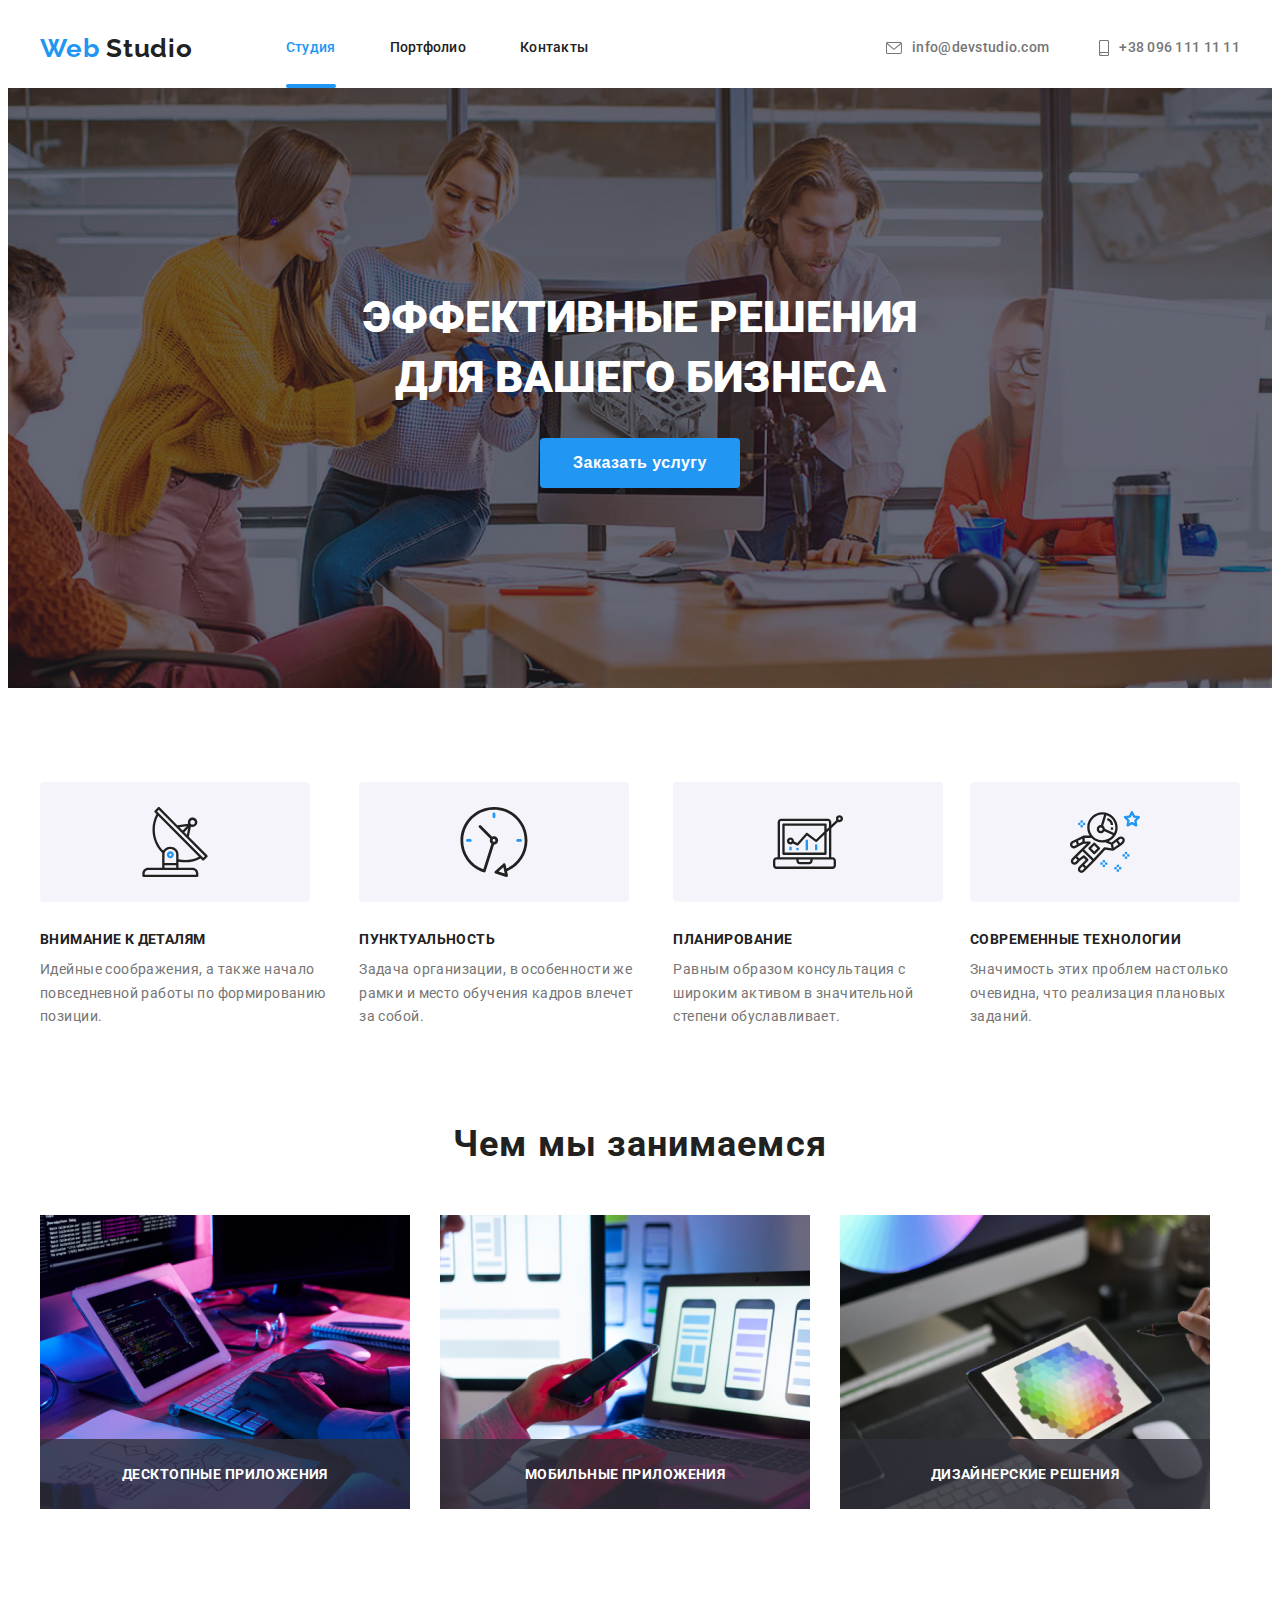
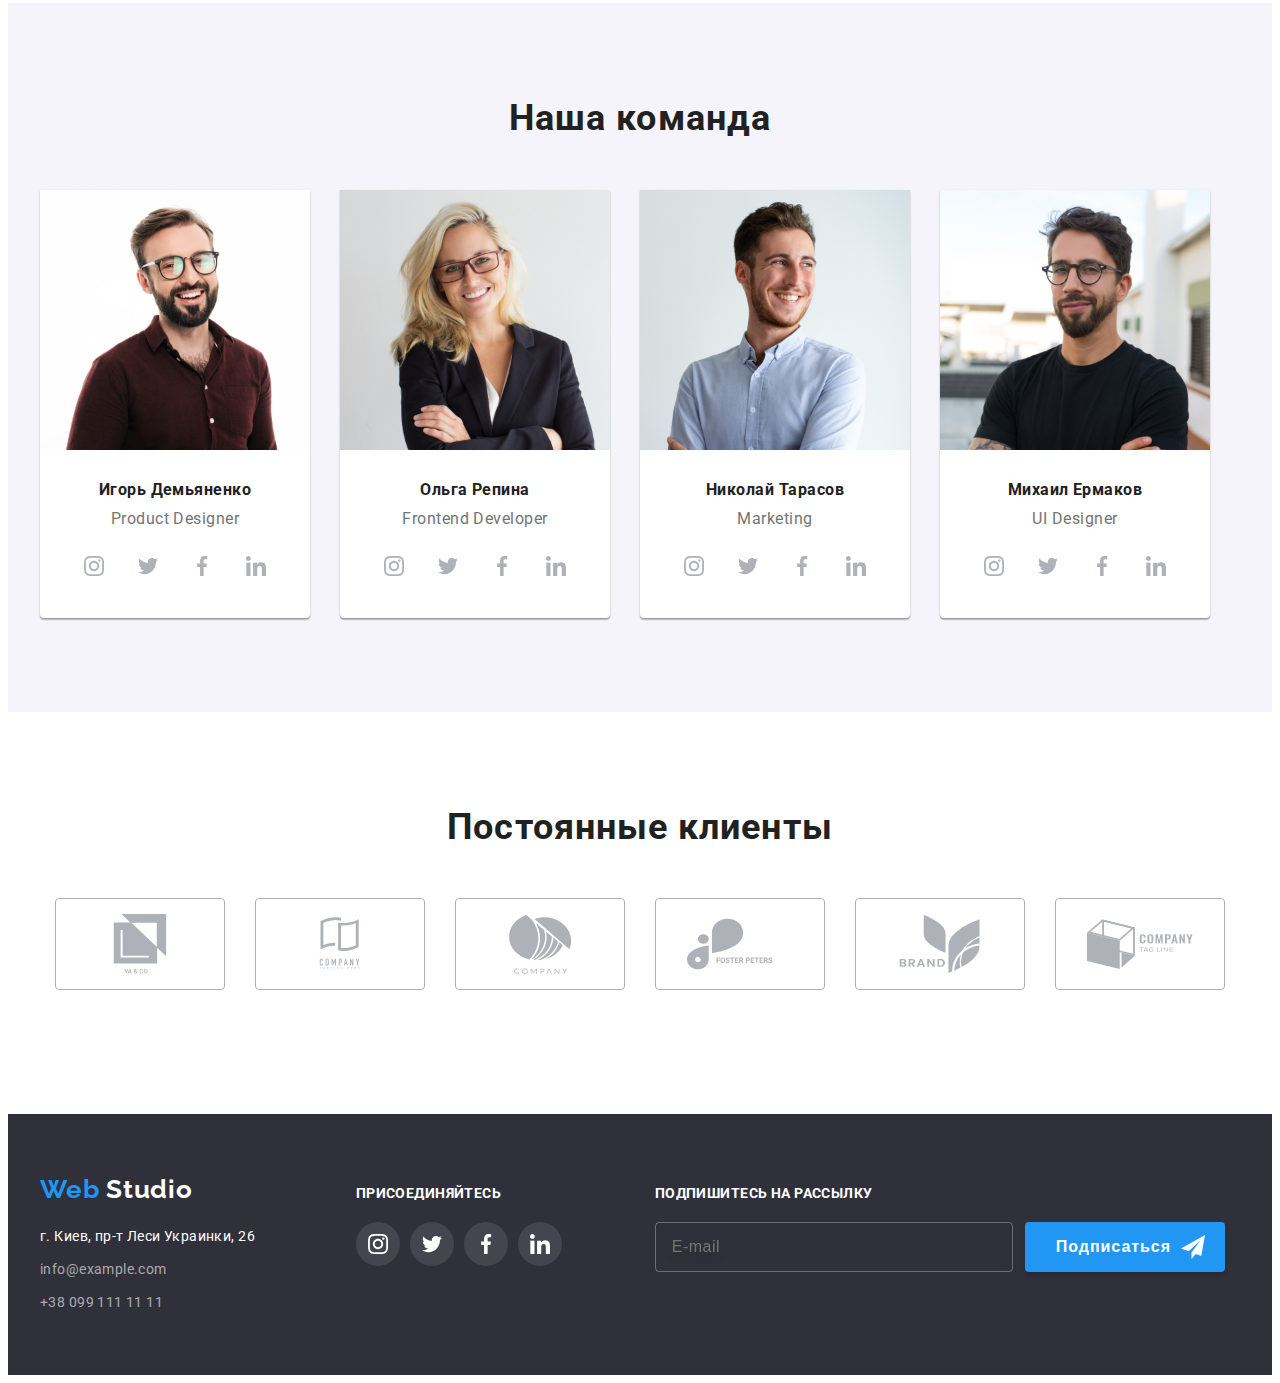
==== commit 87e178b4: "try bem 3" ====
--- a/index.html
+++ b/index.html
@@ -69,66 +69,67 @@
     <main>
       <section class="hero section">
         <div class="container hero-container">
-          <h1 class="hero-title">
+          <h1 class="hero__title">
             Эффективные решения
             <br />
             для вашего бизнеса
           </h1>
 
-          <button class="hero-btn" type="button" data-modal-open>
+          <button class="hero__btn" type="button" data-modal-open>
             Заказать услугу
           </button>
         </div>
       </section>
 
-      <section class="section benef">
+      <!-- benef -->
+      <section class="section">
         <div class="container">
-          <h2 class="benef__main-title">Наши преймущества</h2>
-          <ul class="benef-list list">
-            <li class="benef-list__item">
-              <div class="benef-container">
-                <svg class="client-icon" width="70" height="70">
+          <h2 class="section__title hidden">Наши преймущества</h2>
+          <ul class="benef list">
+            <li class="benef__item">
+              <div class="benef__container">
+                <svg class="benef__icon" width="70" height="70">
                   <use href="./images/icons.svg#icon-benef1"></use>
                 </svg>
               </div>
-              <h3 class="benef-list__title">Внимание к деталям</h3>
-              <p class="benef-list__text">
+              <h3 class="benef__title">Внимание к деталям</h3>
+              <p class="benef__text">
                 Идейные соображения, а также начало повседневной работы по
                 формированию позиции.
               </p>
             </li>
-            <li class="benef-list__item">
-              <div class="benef-container">
-                <svg class="client-icon" width="70" height="70">
+            <li class="benef__item">
+              <div class="benef__container">
+                <svg class="benef__icon" width="70" height="70">
                   <use href="./images/icons.svg#icon-benef2"></use>
                 </svg>
               </div>
-              <h3 class="benef-list__title">Пунктуальность</h3>
-              <p class="benef-list__text">
+              <h3 class="benef__title">Пунктуальность</h3>
+              <p class="benef__text">
                 Задача организации, в особенности же рамки и место обучения
                 кадров влечет за собой.
               </p>
             </li>
-            <li class="benef-list__item">
-              <div class="benef-container">
-                <svg class="client-icon" width="70" height="70">
+            <li class="benef-__item">
+              <div class="benef__container">
+                <svg class="benef__icon" width="70" height="70">
                   <use href="./images/icons.svg#icon-benef3"></use>
                 </svg>
               </div>
-              <h3 class="benef-list__title">Планирование</h3>
-              <p class="benef-list__text">
+              <h3 class="benef__title">Планирование</h3>
+              <p class="benef__text">
                 Равным образом консультация с широким активом в значительной
                 степени обуславливает.
               </p>
             </li>
-            <li class="benef-list__item">
-              <div class="benef-container">
-                <svg class="client-icon" width="70" height="70">
+            <li class="benef__item">
+              <div class="benef__container">
+                <svg class="benef__icon" width="70" height="70">
                   <use href="./images/icons.svg#icon-benef4"></use>
                 </svg>
               </div>
-              <h3 class="benef-list__title">Современные технологии</h3>
-              <p class="benef-list__text">
+              <h3 class="benef__title">Современные технологии</h3>
+              <p class="benef__text">
                 Значимость этих проблем настолько очевидна, что реализация
                 плановых заданий.
               </p>
@@ -137,15 +138,13 @@
         </div>
       </section>
 
-      <section class="section doing-wrap-main">
+      <section class="section section--no-padding-top">
         <div class="container">
-          <div class="center">
-            <h2 class="doing-title">Чем мы занимаемся</h2>
-          </div>
-
-          <ul class="doing list">
+          <h2 class="section__title">Чем мы занимаемся</h2>
+
+          <ul class="doing">
             <li class="doing__item">
-              <div class="wrap-doing">
+              <div class="doing__box">
                 <img
                   src="./images/image1.jpg"
                   alt="схемы на компьютере"
@@ -155,7 +154,7 @@
               </div>
             </li>
             <li class="doing__item">
-              <div class="wrap-doing">
+              <div class="doing__box">
                 <img
                   src="./images/image2.jpg"
                   alt="работа через смартфон"
@@ -165,7 +164,7 @@
               </div>
             </li>
             <li class="doing__item">
-              <div class="wrap-doing">
+              <div class="doing__box">
                 <img
                   src="./images/image3.jpg"
                   alt="дизайн на планшете"
@@ -179,52 +178,53 @@
         </div>
       </section>
 
-      <section class="section team-wrap">
+      <section class="section section--other-background">
         <div class="container">
-          <h2 class="team__header">Наша команда</h2>
-          <div class="team-list-container">
-            <ul class="team-list list team">
+          <h2 class="section__title">Наша команда</h2>
+          
+            <ul class="team">
               <li class="team__item">
                 <img
                   src="./images/image4.jpg"
                   alt="Дизайнер Игорь Демьяненко"
                   width="270"
                 />
-                <div class="name">
-                  <h3 class="team-item-header">Игорь Демьяненко</h3>
-                  <p class="team-item-text">Product Designer</p>
-                </div>
+                <div class="team__name">
+                  <h3 class="team__header">Игорь Демьяненко</h3>
+                  <p class="team__text">Product Designer</p>
+               
                 <!-- icon -->
-                <ul class="team-social-list list">
-                  <li class="team-social-item">
-                    <a href="" class="team-social-link">
-                      <svg class="team-social-icon" width="20" height="20">
+                <ul class="teamsocial">
+                  <li class="teamsocial__item">
+                    <a href="" class="teamsocial__link">
+                      <svg class="teamsocial__icon" width="20" height="20">
                         <use href="./images/icons.svg#icon-instagram-2"></use>
                       </svg>
                     </a>
                   </li>
-                  <li class="team-social-item">
-                    <a href="" class="team-social-link">
-                      <svg class="team-social-icon" width="20" height="20">
+                  <li class="teamsocial__item">
+                    <a href="" class="teamsocial__link">
+                      <svg class="teamsocial__icon" width="20" height="20">
                         <use href="./images/icons.svg#icon-twitter-1"></use>
                       </svg>
                     </a>
                   </li>
-                  <li class="team-social-item">
-                    <a href="" class="team-social-link">
-                      <svg class="team-social-icon" width="20" height="20">
+                  <li class="teamsocial__item">
+                    <a href="" class="teamsocial__link">
+                      <svg class="teamsocial__icon" width="20" height="20">
                         <use href="./images/icons.svg#icon-facebook-1"></use>
                       </svg>
                     </a>
                   </li>
-                  <li class="team-social-item">
-                    <a href="" class="team-social-link">
-                      <svg class="team-social-icon" width="20" height="20">
+                  <li class="teamsocial__item">
+                    <a href="" class="teamsocial__link">
+                      <svg class="teamsocial__icon" width="20" height="20">
                         <use href="./images/icons.svg#icon-linkedin-1"></use>
                       </svg>
                     </a>
                   </li>
                 </ul>
+ </div>
               </li>
               <li class="team__item">
                 <img
@@ -232,41 +232,41 @@
                   alt="Разработчик Ольга Репина"
                   width="270"
                 />
-                <div class="name">
-                  <h3 class="team-item-header">Ольга Репина</h3>
-                  <p class="team-item-text">Frontend Developer</p>
-                </div>
+                <div class="team__name">
+                  <h3 class="team__header">Ольга Репина</h3>
+                  <p class="team__text">Frontend Developer</p>
+             
                 <!-- icon -->
-                <ul class="team-social-list list">
-                  <li class="team-social-item">
-                    <a href="" class="team-social-link">
-                      <svg class="team-social-icon" width="20" height="20">
+                <ul class="teamsocial">
+                  <li class="teamsocial__item">
+                    <a href="" class="teamsocial__link">
+                      <svg class="teamsocial__icon" width="20" height="20">
                         <use href="./images/icons.svg#icon-instagram-2"></use>
                       </svg>
                     </a>
                   </li>
-                  <li class="team-social-item">
-                    <a href="" class="team-social-link">
-                      <svg class="team-social-icon" width="20" height="20">
+                  <li class="teamsocial__item">
+                    <a href="" class="teamsocial__link">
+                      <svg class="teamsocial__icon" width="20" height="20">
                         <use href="./images/icons.svg#icon-twitter-1"></use>
                       </svg>
                     </a>
                   </li>
-                  <li class="team-social-item">
-                    <a href="" class="team-social-link">
-                      <svg class="team-social-icon" width="20" height="20">
+                  <li class="teamsocial__item">
+                    <a href="" class="teamsocial__link">
+                      <svg class="teamsocial__icon" width="20" height="20">
                         <use href="./images/icons.svg#icon-facebook-1"></use>
                       </svg>
                     </a>
                   </li>
-                  <li class="team-social-item">
-                    <a href="" class="team-social-link">
-                      <svg class="team-social-icon" width="20" height="20">
+                  <li class="teamsocial__item">
+                    <a href="" class="teamsocial__link">
+                      <svg class="teamsocial__icon" width="20" height="20">
                         <use href="./images/icons.svg#icon-linkedin-1"></use>
                       </svg>
                     </a>
                   </li>
-                </ul>
+                </ul>   </div>
               </li>
               <li class="team__item">
                 <img
@@ -274,41 +274,41 @@
                   alt="Маркетолог Николай Тарасов"
                   width="270"
                 />
-                <div class="name">
-                  <h3 class="team-item-header">Николай Тарасов</h3>
-                  <p class="team-item-text">Marketing</p>
-                </div>
+                <div class="team__name">
+                  <h3 class="team__header">Николай Тарасов</h3>
+                  <p class="team__text">Marketing</p>
+                
                 <!-- icon -->
-                <ul class="team-social-list list">
-                  <li class="team-social-item">
-                    <a href="" class="team-social-link">
-                      <svg class="team-social-icon" width="20" height="20">
+                <ul class="teamsocial">
+                  <li class="teamsocial__item">
+                    <a href="" class="teamsocial__link">
+                      <svg class="teamsocial__icon" width="20" height="20">
                         <use href="./images/icons.svg#icon-instagram-2"></use>
                       </svg>
                     </a>
                   </li>
-                  <li class="team-social-item">
-                    <a href="" class="team-social-link">
-                      <svg class="team-social-icon" width="20" height="20">
+                  <li class="teamsocial__item">
+                    <a href="" class="teamsocial__link">
+                      <svg class="teamsocial__icon" width="20" height="20">
                         <use href="./images/icons.svg#icon-twitter-1"></use>
                       </svg>
                     </a>
                   </li>
-                  <li class="team-social-item">
-                    <a href="" class="team-social-link">
-                      <svg class="team-social-icon" width="20" height="20">
+                  <li class="teamsocial__item">
+                    <a href="" class="teamsocial__link">
+                      <svg class="teamsocial__icon" width="20" height="20">
                         <use href="./images/icons.svg#icon-facebook-1"></use>
                       </svg>
                     </a>
                   </li>
-                  <li class="team-social-item">
-                    <a href="" class="team-social-link">
-                      <svg class="team-social-icon" width="20" height="20">
+                  <li class="teamsocial__item">
+                    <a href="" class="teamsocial__link">
+                      <svg class="teamsocial__icon" width="20" height="20">
                         <use href="./images/icons.svg#icon-linkedin-1"></use>
                       </svg>
                     </a>
                   </li>
-                </ul>
+                </ul></div>
               </li>
               <li class="team__item">
                 <img
@@ -316,41 +316,44 @@
                   alt="Дизайнер Михаил Ермаков"
                   width="270"
                 />
-                <div class="name">
-                  <h3 class="team-item-header">Михаил Ермаков</h3>
-                  <p class="team-item-text">UI Designer</p>
-                </div>
+                <div class="team__name">
+                  <h3 class="team__header">Михаил Ермаков</h3>
+                  <p class="team__text">UI Designer</p>
+                
                 <!-- icon -->
-                <ul class="team-social-list list">
-                  <li class="team-social-item">
-                    <a href="" class="team-social-link">
-                      <svg class="team-social-icon" width="20" height="20">
+                <ul class="teamsocial">
+                  <li class="teamsocial__item">
+                    <a href="" class="teamsocial__link">
+                      <svg class="teamsocial__icon" width="20" height="20">
                         <use href="./images/icons.svg#icon-instagram-2"></use>
                       </svg>
                     </a>
                   </li>
-                  <li class="team-social-item">
-                    <a href="" class="team-social-link">
-                      <svg class="team-social-icon" width="20" height="20">
+                  <li class="teamsocial__item">
+                    <a href="" class="teamsocial__link">
+                      <svg class="teamsocial__icon" width="20" height="20">
                         <use href="./images/icons.svg#icon-twitter-1"></use>
                       </svg>
                     </a>
                   </li>
-                  <li class="team-social-item">
-                    <a href="" class="team-social-link">
-                      <svg class="team-social-icon" width="20" height="20">
+                  <li class="teamsocial__item">
+                    <a href="" class="teamsocial__link">
+                      <svg class="teamsocial__icon" width="20" height="20">
                         <use href="./images/icons.svg#icon-facebook-1"></use>
                       </svg>
                     </a>
                   </li>
-                  <li class="team-social-item">
-                    <a href="" class="team-social-link">
-                      <svg class="team-social-icon" width="20" height="20">
+                  <li class="teamsocial__item">
+                    <a href="" class="teamsocial__link">
+                      <svg class="teamsocial__icon" width="20" height="20">
                         <use href="./images/icons.svg#icon-linkedin-1"></use>
                       </svg>
                     </a>
                   </li>
+                
                 </ul>
+              </div>
+              
               </li>
             </ul>
           </div>
@@ -359,46 +362,46 @@
 
       <section class="section client">
         <div class="container">
-          <h2 class="client__title">Постоянные клиенты</h2>
-          <ul class="client-list list">
-            <li class="client__item">
-              <a href="" class="client-link">
-                <svg class="client-icon" width="106" height="60">
+          <h2 class="section__title">Постоянные клиенты</h2>
+          <ul class="clients">
+            <li class="clients__item">
+              <a href="" class="clients__link">
+                <svg class="clients__icon" width="106" height="60">
                   <use href="./images/icons.svg#icon-client1"></use>
                 </svg>
               </a>
             </li>
-            <li class="client__item">
-              <a href="" class="client-link">
-                <svg class="client-icon" width="106" height="60">
+            <li class="clients__item">
+              <a href="" class="clients__link">
+                <svg class="clients__icon" width="106" height="60">
                   <use href="./images/icons.svg#icon-client2"></use>
                 </svg>
               </a>
             </li>
-            <li class="client__item">
-              <a href="" class="client-link">
-                <svg class="client-icon" width="106" height="60">
+            <li class="clients__item">
+              <a href="" class="clients__link">
+                <svg class="clients__icon" width="106" height="60">
                   <use href="./images/icons.svg#icon-client3"></use>
                 </svg>
               </a>
             </li>
-            <li class="client__item">
-              <a href="" class="client-link">
-                <svg class="client-icon" width="106" height="60">
+            <li class="clients__item">
+              <a href="" class="clients__link">
+                <svg class="clients__icon" width="106" height="60">
                   <use href="./images/icons.svg#icon-client4"></use>
                 </svg>
               </a>
             </li>
-            <li class="client__item">
-              <a href="" class="client-link">
-                <svg class="client-icon" width="106" height="60">
+            <li class="clients__item">
+              <a href="" class="clients__link">
+                <svg class="clients__icon" width="106" height="60">
                   <use href="./images/icons.svg#icon-client5"></use>
                 </svg>
               </a>
             </li>
-            <li class="client__item">
-              <a href="" class="client-link">
-                <svg class="client-icon" width="106" height="60">
+            <li class="clients__item">
+              <a href="" class="clients__link">
+                <svg class="clients__icon" width="106" height="60">
                   <use href="./images/icons.svg#icon-client6"></use>
                 </svg>
               </a>
--- a/css/main.min.css
+++ b/css/main.min.css
@@ -1,2 +1,2 @@
-:root{--color_first: #757575;--color_second: #212121;--color_accent: #2196f3;--coolor_title: #ffffff;--color_border: #eeeeee}button{cursor:pointer}p,h1,h2,h3,h4,h5,h6{margin:0}ol,ul{list-style:none;margin:0;padding:0}img{min-width:100%;height:auto;display:block}address{font-style:normal}.container{width:1200px;padding-left:15px;padding-right:15px;margin:0 auto}body{font-family:Roboto, sans-serif}.header-container{display:flex;align-items:center}.header-connect{margin-left:auto}.header-list{display:flex;align-items:center}.header-list-call{margin-left:auto;display:flex;align-items:center}.logohead{margin-right:93px}.header-item{margin-right:54px}.header-item:last-child{margin-right:0}.header-list-call-item:not(:last-child){margin-right:50px}.logo{margin-right:93px;color:var(--color_second);font-family:Raleway, sans-serif;font-weight:700;font-size:26px;line-height:1.19;letter-spacing:0.03em}.logo_first{color:var(--color_accent)}.list{list-style:none}.link{text-decoration:none}.header-link{display:block;padding:32px 0;color:var(--color_second);font-weight:500;font-size:14px;line-height:1.14;letter-spacing:0.02em;transition:color 250ms cubic-bezier(0.4, 0, 0.2, 1);position:relative}.header-link.current::after{content:"";width:100%;height:4px;background-color:var(--color_accent);border-radius:2px;position:absolute;left:0;bottom:0}.header-link-call{font-weight:500;font-size:14px;line-height:1.14;letter-spacing:0.02em;color:var(--color_first);transition:color 250ms cubic-bezier(0.4, 0, 0.2, 1)}.header-link-call:hover,.header-link-call:focus,.header-link:hover,.header-link:focus{color:var(--color_accent)}.hlci{width:100%;height:100%;display:flex;align-items:center;justify-content:center}.header-icon{fill:var(--color_first);margin-right:10px;transition:fill 250ms cubic-bezier(0.4, 0, 0.2, 1)}.hlci:hover .header-icon,.hlci:focus .header-icon{fill:var(--color_accent)}.hero-title{font-weight:900;font-size:44px;line-height:1.36;color:var(--coolor_title);text-align:center;text-transform:uppercase;width:696px;margin-left:auto;margin-right:auto}.section{padding:94px 0}.hero-btn{font-weight:700;font-size:16px;line-height:1.875;color:var(--coolor_title);background-color:var(--color_accent);letter-spacing:0.03em;margin-top:30px;display:block;margin-left:auto;margin-right:auto;width:200px;height:50px;left:703px;top:436px;border-radius:4px;border-color:transparent;box-shadow:0px 4px 4px rgba(0,0,0,0.15)}.hero{padding:200px 0;background-color:#2f303a;background-image:linear-gradient(rgba(47,48,58,0.4), rgba(47,48,58,0.4)),url(../images/hero_bg.jpg);background-repeat:no-repeat;background-position:center;background-size:cover;max-width:1600px;margin:0 auto}.benef-list{display:flex}.benef__main-title{position:absolute;width:1px;height:1px;margin:-1px;border:0;padding:0;white-space:nowrap;clip-path:inset(100%);clip:rect(0 0 0 0);overflow:hidden}.benef-list__item:not(:last-child){margin-right:30px}.benef-list__title{font-weight:700;font-size:14px;line-height:1.14;letter-spacing:0.03em;text-transform:uppercase;color:var(--color_second);margin-bottom:10px}.benef-list__text{font-weight:normal;font-size:14px;line-height:1.71;color:var(--color_first);letter-spacing:0.03em}.benef-container{display:flex;justify-content:center;align-items:center;width:270px;height:120px;background:#f5f4fa;border-radius:4px;margin-bottom:30px}.doing-wrap-main{padding-top:0}.doing{display:flex;margin-top:50px}.doing__item:not(:last-child){margin-right:30px}.doing-title{font-weight:700;font-size:36px;line-height:1.17;text-align:center;letter-spacing:0.03em;color:var(--color_second)}.center{display:flex;justify-content:center}.wrap-doing{position:relative}.doing__text{position:absolute;left:0;font-weight:bold;font-size:14px;line-height:1.14;letter-spacing:0.03em;text-transform:uppercase;color:var(--coolor_title);background-color:rgba(47,48,58,0.8);height:70px;width:100%;transform:translateY(-70px);display:flex;justify-content:center;align-items:center}.team-list{display:flex}.team-wrap{background-color:#f5f4fa}.team__item{background-color:var(--coolor_title);box-shadow:0px 1px 3px rgba(0,0,0,0.12),0px 1px 1px rgba(0,0,0,0.14),0px 2px 1px rgba(0,0,0,0.2);border-radius:0px 0px 4px 4px}.team__item img{width:270px;height:260px}.team__item:not(:last-child){margin-right:30px}.team__header{font-weight:700;font-size:36px;line-height:1.17;text-align:center;letter-spacing:0.03em;color:var(--color_second);margin-bottom:50px}.team-item-header{font-family:Roboto;font-weight:700;font-size:16px;line-height:1.19;text-align:center;letter-spacing:0.03em;color:var(--color_second)}.name{padding:30px 0}.team-item-text{margin-top:10px;font-weight:normal;font-size:16px;line-height:1.19;text-align:center;letter-spacing:0.03em;color:var(--color_first)}.name{padding-bottom:16px}.team-social-list{display:flex;justify-content:center}.team-social-item{width:44px;height:44px;margin-bottom:30px}.team-social-item+.team-social-item{margin-left:10px}.team-social-link{width:100%;height:100%;border-radius:50%;display:flex;align-items:center;justify-content:center;transition:background-color 250ms cubic-bezier(0.4, 0, 0.2, 1)}.team-social-link:hover,.team-social-link:focus{background-color:var(--color_accent)}.team-social-icon{fill:#afb1b8;transition:fill 250ms cubic-bezier(0.4, 0, 0.2, 1)}.team-social-link:hover .team-social-icon,.team-social-link:focus .team-social-icon{fill:var(--coolor_title)}.client__title{font-weight:bold;font-size:36px;line-height:1.167;text-align:center;letter-spacing:0.03em;color:#212121;margin-bottom:50px}.client-list{display:flex;justify-content:center}.client__item{display:flex;margin-bottom:30px}.client__item+.client__item{margin-left:30px}.client-link{width:100%;height:100%;display:flex;align-items:center;justify-content:center;width:170px;height:92px;border:1px solid #afb1b8;box-sizing:border-box;border-radius:4px;transition:border-color 250ms cubic-bezier(0.4, 0, 0.2, 1)}.client-link:hover,.client-link:focus{border-color:var(--color_accent)}.client-icon{fill:#afb1b8;transition:fill 250ms cubic-bezier(0.4, 0, 0.2, 1)}.client-link:hover .client-icon,.client-link:focus .client-icon{fill:var(--color_accent)}.logofoot{margin-bottom:20px}.address-item:not(:last-child){margin-bottom:9px}.footer{padding:60px 0;background-color:#2f303a}.footer-logo{color:#fff}.gorod{font-weight:normal;font-size:14px;line-height:1.71;letter-spacing:0.03em;color:#fff;font-style:normal}.footer-mail,.footer-tel{font-weight:normal;font-size:14px;line-height:1.71;letter-spacing:0.03em;color:rgba(255,255,255,0.6);font-style:normal}.footer-join{font-weight:bold;font-size:14px;line-height:1.14;letter-spacing:0.03em;text-transform:uppercase;color:#ffffff;margin-bottom:20px}.footer-container{display:flex;align-items:baseline}.footer__second{margin-left:70px;justify-content:center;align-items:center}.footer-second-list{display:flex;justify-content:center}.footer-second-item{width:44px;height:44px;margin-bottom:30px}.footer-second-item+.footer-second-item{margin-left:10px}.footer-second-link{width:100%;height:100%;border-radius:50%;display:flex;align-items:center;justify-content:center;background-color:rgba(255,255,255,0.1);transition:background-color 250ms cubic-bezier(0.4, 0, 0.2, 1)}.footer-second-link:hover,.footer-second-link:focus{background-color:var(--color_accent)}.footer-second-icon{fill:var(--coolor_title)}.footer__third{margin-left:93px;display:flex}.footer-label{font-weight:bold;font-size:14px;line-height:1.14;letter-spacing:0.03em;text-transform:uppercase;color:#ffffff}.footer-input{margin-top:20px;font-size:16px;line-height:20px;display:flex;align-items:center;letter-spacing:0.03em;color:rgba(255,255,255,0.6);padding-left:16px;width:358px;height:50px;background-color:transparent;border:1px solid rgba(255,255,255,0.3);box-sizing:border-box;filter:drop-shadow(0px 4px 4px rgba(0,0,0,0.15));border-radius:4px}.footer-button{margin-left:12px;margin-top:36px;width:200px;height:50px;background:#2196f3;box-shadow:0px 4px 4px rgba(0,0,0,0.15);border-radius:4px;border-color:transparent;font-weight:bold;font-size:16px;line-height:30px;display:flex;align-items:center;text-align:center;letter-spacing:0.06em;padding-left:29px;color:#ffffff}.fly-icon{margin-left:10px}.backdrop{width:100vw;height:100vh;background-color:rgba(0,0,0,0.2);position:fixed;top:0;left:0;transition:opacity 300ms, visibility 300ms}.modal{width:528px;height:581px;background:#ffffff;box-shadow:0px 1px 3px rgba(0,0,0,0.12),0px 1px 1px rgba(0,0,0,0.14),0px 2px 1px rgba(0,0,0,0.2);border-radius:4px;position:absolute;top:50%;left:50%;transform:translate(-50%, -50%)}.modal-close{position:absolute;top:8px;right:8px;width:30px;height:30px;background:#ffffff;border:1px solid rgba(0,0,0,0.1);border-radius:50%;display:flex;align-items:center;justify-content:center}.close-icon{transition:fill 250ms cubic-bezier(0.4, 0, 0.2, 1)}.modal-close:hover .close-icon,.modal-close:focus .close-icon{fill:var(--color_accent)}.is-hidden{visibility:hidden;opacity:0;pointer-events:none}.modal{padding:40px}.modal-title{font-weight:bold;font-size:20px;line-height:1.15;text-align:center;letter-spacing:0.03em;color:#212121;margin-bottom:12px}.modal-form-field{margin-bottom:10px}.modal-input{display:block;width:448px;height:40px;border:1px solid rgba(33,33,33,0.2);box-sizing:border-box;border-radius:4px;padding-left:12px;outline:none;padding-left:40px}.modal-input::placeholder{font-size:14px;line-height:1.17;letter-spacing:0.01em;color:rgba(117,117,117,0.5)}.modal-input-text{font-size:12px;line-height:1.17;letter-spacing:0.01em;color:#757575;display:block;margin-bottom:4px}.modal-form-field-com{margin-bottom:20px}.modal-input-comment{padding:12px 16px;width:448px;height:120px;resize:none}.modal-button{font-size:16px;line-height:1.875;display:block;margin-left:auto;margin-right:auto;letter-spacing:0.06em;color:#ffffff;justify-content:center;width:200px;height:50px;background:#188ce8;border-radius:4px;border-color:transparent;box-shadow:0px 1px 3px rgba(0,0,0,0.12),0px 1px 1px rgba(0,0,0,0.14),0px 2px 1px rgba(0,0,0,0.2);box-shadow:0px 1px 3px rgba(0,0,0,0.12),0px 1px 1px rgba(0,0,0,0.14),0px 2px 1px rgba(0,0,0,0.2);transition:box-shadow 250ms cubic-bezier(0.4, 0, 0.2, 1)}.modal-button:hover,.modal-button:focus{box-shadow:0px 4px 4px rgba(0,0,0,0.15)}.modal-check{font-size:14px;line-height:24px;letter-spacing:0.03em;color:#757575;margin-bottom:30px}.modal-contract{color:var(--color_accent);text-decoration:underline}.modal-input{transition:border-color 250ms cubic-bezier(0.4, 0, 0.2, 1)}.modal-input:focus{border-color:var(--color_accent)}.modal-wrap{position:relative}.modal-icon{position:absolute;top:0;left:0;margin-left:12px;margin-top:11px;transition:fill 250ms cubic-bezier(0.4, 0, 0.2, 1)}.modal-input:focus+.modal-icon{fill:var(--color_accent)}.modal-check-text span{width:16px;height:15px;border:2px solid #212121;border-radius:2px;display:flex;margin-right:5px;align-items:center;justify-content:center}.modal-check{appearance:none;display:flex;align-items:center}.modal-check:checked+.modal-check-text span{background-color:var(--color_accent);border:none}.wrap-modal-check{display:flex;align-items:center;justify-content:center}.modal-contract{margin-left:3px}.section-work-list{display:flex;justify-content:center;margin-bottom:50px}.section-item:not(:last-child){margin-right:8px}.section-work-title{position:absolute;width:1px;height:1px;margin:-1px;border:0;padding:0;white-space:nowrap;clip-path:inset(100%);clip:rect(0 0 0 0);overflow:hidden}.section-work-link{font-weight:500;font-size:16px;line-height:1.625;text-align:center;letter-spacing:0.03em;color:var(--color_second);background-color:#f5f4fa;padding:6px 22px;border-radius:4px;border-color:transparent;transition:background-color 250ms cubic-bezier(0.4, 0, 0.2, 1),color 250ms cubic-bezier(0.4, 0, 0.2, 1),box-shadow 250ms cubic-bezier(0.4, 0, 0.2, 1)}.section-work-link:hover,.section-work-link:focus{color:#fff;background-color:var(--color_accent);box-shadow:0px 3px 1px rgba(0,0,0,0.1),0px 1px 2px rgba(0,0,0,0.08),0px 2px 2px rgba(0,0,0,0.12)}.work-pic-title{font-family:Roboto;font-weight:bold;font-size:18px;line-height:2;letter-spacing:0.06em;color:var(--color_second)}.work-pic-text{margin-top:4px;font-weight:normal;font-size:16px;line-height:1.875;letter-spacing:0.03em;color:var(--color_first)}.work-pic-item{position:relative}.wrap-work{position:relative;overflow:hidden}.work-top-text{position:absolute;top:0;left:0;font-size:18px;line-height:1.56;letter-spacing:0.03em;color:var(--coolor_title);padding:63px 24px;background-color:rgba(33,150,243,0.9);transform:translateY(100%);transition:transform 300ms}.work-pic-link:hover .work-top-text,.work-pic-link:focus .work-top-text{transform:translateY(0)}.active-page{color:var(--color_accent);transition:color 250ms cubic-bezier(0.4, 0, 0.2, 1)}.active-page:hover,.active-page:focus{color:var(--color_second)}.work-pic-list{display:flex;flex-wrap:wrap}.work-pic-item{background-color:var(--coolor_title);margin-bottom:30px;margin-right:30px;transition:box-shadow 250ms cubic-bezier(0.4, 0, 0.2, 1)}.work-pic-item:nth-child(3n+3){margin-right:0}.work-pic-item:not(:nth-child(-n+3)){margin-bottom:30px}.work-pic-item:nth-last-child(-n+3){margin-bottom:0}.work-pic-link{transition:box-shadow 250ms cubic-bezier(0.4, 0, 0.2, 1)}.work-pic-link:hover,.work-pic-link:focus{box-shadow:0px 1px 1px rgba(0,0,0,0.12),0px 4px 4px rgba(0,0,0,0.06),1px 4px 6px rgba(0,0,0,0.16)}.work{padding:20px 24px;border-left:1px solid var(--color_border);border-right:1px solid var(--color_border);border-bottom:1px solid var(--color_border)}.wrap{border-bottom:1px solid #ececec}
+address{font-style:normal}body{font-family:Roboto, sans-serif}.hidden{position:absolute;width:1px;height:1px;margin:-1px;border:0;padding:0;white-space:nowrap;clip-path:inset(100%);clip:rect(0 0 0 0);overflow:hidden}.list{list-style:none}a{text-decoration:none}.container{width:1200px;padding-left:15px;padding-right:15px;margin:0 auto}:root{--color_first: #757575;--color_second: #212121;--color_accent: #2196f3;--coolor_title: #ffffff;--color_border: #eeeeee}button{cursor:pointer}p,h1,h2,h3,h4,h5,h6{margin:0}ol,ul{list-style:none;margin:0;padding:0}img{min-width:100%;height:auto;display:block}.header-container{display:flex;align-items:center}.header-connect{margin-left:auto}.header-list{display:flex;align-items:center}.header-list-call{margin-left:auto;display:flex;align-items:center}.logohead{margin-right:93px}.header-item{margin-right:54px}.header-item:last-child{margin-right:0}.header-list-call-item:not(:last-child){margin-right:50px}.logo{margin-right:93px;color:var(--color_second);font-family:Raleway, sans-serif;font-weight:700;font-size:26px;line-height:1.19;letter-spacing:0.03em}.logo_first{color:var(--color_accent)}.header-link{display:block;padding:32px 0;color:var(--color_second);font-weight:500;font-size:14px;line-height:1.14;letter-spacing:0.02em;transition:color 250ms cubic-bezier(0.4, 0, 0.2, 1);position:relative}.header-link.current::after{content:"";width:100%;height:4px;background-color:var(--color_accent);border-radius:2px;position:absolute;left:0;bottom:0}.header-link-call{font-weight:500;font-size:14px;line-height:1.14;letter-spacing:0.02em;color:var(--color_first);transition:color 250ms cubic-bezier(0.4, 0, 0.2, 1)}.header-link-call:hover,.header-link-call:focus,.header-link:hover,.header-link:focus{color:var(--color_accent)}.hlci{width:100%;height:100%;display:flex;align-items:center;justify-content:center}.header-icon{fill:var(--color_first);margin-right:10px;transition:fill 250ms cubic-bezier(0.4, 0, 0.2, 1)}.hlci:hover .header-icon,.hlci:focus .header-icon{fill:var(--color_accent)}.hero__title{font-weight:900;font-size:44px;line-height:1.36;color:var(--coolor_title);text-align:center;text-transform:uppercase;width:696px;margin-left:auto;margin-right:auto}.section{padding:94px 0}.hero__btn{font-weight:700;font-size:16px;line-height:1.875;color:var(--coolor_title);background-color:var(--color_accent);letter-spacing:0.03em;margin-top:30px;display:block;margin-left:auto;margin-right:auto;width:200px;height:50px;left:703px;top:436px;border-radius:4px;border-color:transparent;box-shadow:0px 4px 4px rgba(0,0,0,0.15)}.hero{padding:200px 0;background-color:#2f303a;background-image:linear-gradient(rgba(47,48,58,0.4), rgba(47,48,58,0.4)),url(../images/hero_bg.jpg);background-repeat:no-repeat;background-position:center;background-size:cover;max-width:1600px;margin:0 auto}.benef{display:flex}.benef__item:not(:last-child){margin-right:30px}.benef__title{font-weight:700;font-size:14px;line-height:1.14;letter-spacing:0.03em;text-transform:uppercase;color:var(--color_second);margin-bottom:10px}.benef__text{font-weight:normal;font-size:14px;line-height:1.71;color:var(--color_first);letter-spacing:0.03em}.benef__container{display:flex;justify-content:center;align-items:center;width:270px;height:120px;background:#f5f4fa;border-radius:4px;margin-bottom:30px}.section--no-padding-top{padding-top:0}.doing{display:flex}.doing__item:not(:last-child){margin-right:30px}.section__title{font-weight:700;font-size:36px;line-height:1.17;text-align:center;letter-spacing:0.03em;color:var(--color_second);margin-bottom:50px}.doing__box{position:relative}.doing__text{position:absolute;left:0;font-weight:bold;font-size:14px;line-height:1.14;letter-spacing:0.03em;text-transform:uppercase;color:var(--coolor_title);background-color:rgba(47,48,58,0.8);height:70px;width:100%;transform:translateY(-70px);display:flex;justify-content:center;align-items:center}.team{display:flex}.section--other-background{background-color:#f5f4fa}.team__item{background-color:var(--coolor_title);box-shadow:0px 1px 3px rgba(0,0,0,0.12),0px 1px 1px rgba(0,0,0,0.14),0px 2px 1px rgba(0,0,0,0.2);border-radius:0px 0px 4px 4px}.team__item img{width:270px;height:260px}.team__item:not(:last-child){margin-right:30px}.team__header{font-family:Roboto;font-weight:700;font-size:16px;line-height:1.19;text-align:center;letter-spacing:0.03em;color:var(--color_second)}.team__name{padding-top:30px}.team__text{margin-top:10px;font-weight:normal;font-size:16px;line-height:1.19;text-align:center;letter-spacing:0.03em;color:var(--color_first);padding-bottom:16px}.teamsocial{display:flex;justify-content:center}.teamsocial__item{width:44px;height:44px;margin-bottom:30px}.teamsocial__item+.teamsocial__item{margin-left:10px}.teamsocial__link{width:100%;height:100%;border-radius:50%;display:flex;align-items:center;justify-content:center;transition:background-color 250ms cubic-bezier(0.4, 0, 0.2, 1)}.teamsocial__link:hover,.teamsocial__link:focus{background-color:var(--color_accent)}.teamsocial__icon{fill:#afb1b8;transition:fill 250ms cubic-bezier(0.4, 0, 0.2, 1)}.teamsocial__link:hover .teamsocial__icon,.teamsocial__link:focus .teamsocial__icon{fill:var(--coolor_title)}.client__title{font-weight:bold;font-size:36px;line-height:1.167;text-align:center;letter-spacing:0.03em;color:#212121;margin-bottom:50px}.clients{display:flex;justify-content:center}.clients__item{display:flex;margin-bottom:30px}.clients__item+.clients__item{margin-left:30px}.clients__link{width:100%;height:100%;display:flex;align-items:center;justify-content:center;width:170px;height:92px;border:1px solid #afb1b8;box-sizing:border-box;border-radius:4px;transition:border-color 250ms cubic-bezier(0.4, 0, 0.2, 1)}.clients__link:hover,.clients__link:focus{border-color:var(--color_accent)}.clients__icon{fill:#afb1b8;transition:fill 250ms cubic-bezier(0.4, 0, 0.2, 1)}.clients__link:hover .clients__icon,.clients__link:focus .clients__icon{fill:var(--color_accent)}.logofoot{margin-bottom:20px}.address-item:not(:last-child){margin-bottom:9px}.footer{padding:60px 0;background-color:#2f303a}.footer-logo{color:#fff}.gorod{font-weight:normal;font-size:14px;line-height:1.71;letter-spacing:0.03em;color:#fff;font-style:normal}.footer-mail,.footer-tel{font-weight:normal;font-size:14px;line-height:1.71;letter-spacing:0.03em;color:rgba(255,255,255,0.6);font-style:normal}.footer-join{font-weight:bold;font-size:14px;line-height:1.14;letter-spacing:0.03em;text-transform:uppercase;color:#ffffff;margin-bottom:20px}.footer-container{display:flex;align-items:baseline}.footer__second{margin-left:70px;justify-content:center;align-items:center}.footer-second-list{display:flex;justify-content:center}.footer-second-item{width:44px;height:44px;margin-bottom:30px}.footer-second-item+.footer-second-item{margin-left:10px}.footer-second-link{width:100%;height:100%;border-radius:50%;display:flex;align-items:center;justify-content:center;background-color:rgba(255,255,255,0.1);transition:background-color 250ms cubic-bezier(0.4, 0, 0.2, 1)}.footer-second-link:hover,.footer-second-link:focus{background-color:var(--color_accent)}.footer-second-icon{fill:var(--coolor_title)}.footer__third{margin-left:93px;display:flex}.footer-label{font-weight:bold;font-size:14px;line-height:1.14;letter-spacing:0.03em;text-transform:uppercase;color:#ffffff}.footer-input{margin-top:20px;font-size:16px;line-height:20px;display:flex;align-items:center;letter-spacing:0.03em;color:rgba(255,255,255,0.6);padding-left:16px;width:358px;height:50px;background-color:transparent;border:1px solid rgba(255,255,255,0.3);box-sizing:border-box;filter:drop-shadow(0px 4px 4px rgba(0,0,0,0.15));border-radius:4px}.footer-button{margin-left:12px;margin-top:36px;width:200px;height:50px;background:#2196f3;box-shadow:0px 4px 4px rgba(0,0,0,0.15);border-radius:4px;border-color:transparent;font-weight:bold;font-size:16px;line-height:30px;display:flex;align-items:center;text-align:center;letter-spacing:0.06em;padding-left:29px;color:#ffffff}.fly-icon{margin-left:10px}.backdrop{width:100vw;height:100vh;background-color:rgba(0,0,0,0.2);position:fixed;top:0;left:0;transition:opacity 300ms, visibility 300ms}.modal{width:528px;height:581px;background:#ffffff;box-shadow:0px 1px 3px rgba(0,0,0,0.12),0px 1px 1px rgba(0,0,0,0.14),0px 2px 1px rgba(0,0,0,0.2);border-radius:4px;position:absolute;top:50%;left:50%;transform:translate(-50%, -50%)}.modal-close{position:absolute;top:8px;right:8px;width:30px;height:30px;background:#ffffff;border:1px solid rgba(0,0,0,0.1);border-radius:50%;display:flex;align-items:center;justify-content:center}.close-icon{transition:fill 250ms cubic-bezier(0.4, 0, 0.2, 1)}.modal-close:hover .close-icon,.modal-close:focus .close-icon{fill:var(--color_accent)}.is-hidden{visibility:hidden;opacity:0;pointer-events:none}.modal{padding:40px}.modal-title{font-weight:bold;font-size:20px;line-height:1.15;text-align:center;letter-spacing:0.03em;color:#212121;margin-bottom:12px}.modal-form-field{margin-bottom:10px}.modal-input{display:block;width:448px;height:40px;border:1px solid rgba(33,33,33,0.2);box-sizing:border-box;border-radius:4px;padding-left:12px;outline:none;padding-left:40px}.modal-input::placeholder{font-size:14px;line-height:1.17;letter-spacing:0.01em;color:rgba(117,117,117,0.5)}.modal-input-text{font-size:12px;line-height:1.17;letter-spacing:0.01em;color:#757575;display:block;margin-bottom:4px}.modal-form-field-com{margin-bottom:20px}.modal-input-comment{padding:12px 16px;width:448px;height:120px;resize:none}.modal-button{font-size:16px;line-height:1.875;display:block;margin-left:auto;margin-right:auto;letter-spacing:0.06em;color:#ffffff;justify-content:center;width:200px;height:50px;background:#188ce8;border-radius:4px;border-color:transparent;box-shadow:0px 1px 3px rgba(0,0,0,0.12),0px 1px 1px rgba(0,0,0,0.14),0px 2px 1px rgba(0,0,0,0.2);box-shadow:0px 1px 3px rgba(0,0,0,0.12),0px 1px 1px rgba(0,0,0,0.14),0px 2px 1px rgba(0,0,0,0.2);transition:box-shadow 250ms cubic-bezier(0.4, 0, 0.2, 1)}.modal-button:hover,.modal-button:focus{box-shadow:0px 4px 4px rgba(0,0,0,0.15)}.modal-check{font-size:14px;line-height:24px;letter-spacing:0.03em;color:#757575;margin-bottom:30px}.modal-contract{color:var(--color_accent);text-decoration:underline}.modal-input{transition:border-color 250ms cubic-bezier(0.4, 0, 0.2, 1)}.modal-input:focus{border-color:var(--color_accent)}.modal-wrap{position:relative}.modal-icon{position:absolute;top:0;left:0;margin-left:12px;margin-top:11px;transition:fill 250ms cubic-bezier(0.4, 0, 0.2, 1)}.modal-input:focus+.modal-icon{fill:var(--color_accent)}.modal-check-text span{width:16px;height:15px;border:2px solid #212121;border-radius:2px;display:flex;margin-right:5px;align-items:center;justify-content:center}.modal-check{appearance:none;display:flex;align-items:center}.modal-check:checked+.modal-check-text span{background-color:var(--color_accent);border:none}.wrap-modal-check{display:flex;align-items:center;justify-content:center}.modal-contract{margin-left:3px}.section-work-list{display:flex;justify-content:center;margin-bottom:50px}.section-item:not(:last-child){margin-right:8px}.section-work-title{position:absolute;width:1px;height:1px;margin:-1px;border:0;padding:0;white-space:nowrap;clip-path:inset(100%);clip:rect(0 0 0 0);overflow:hidden}.section-work-link{font-weight:500;font-size:16px;line-height:1.625;text-align:center;letter-spacing:0.03em;color:var(--color_second);background-color:#f5f4fa;padding:6px 22px;border-radius:4px;border-color:transparent;transition:background-color 250ms cubic-bezier(0.4, 0, 0.2, 1),color 250ms cubic-bezier(0.4, 0, 0.2, 1),box-shadow 250ms cubic-bezier(0.4, 0, 0.2, 1)}.section-work-link:hover,.section-work-link:focus{color:#fff;background-color:var(--color_accent);box-shadow:0px 3px 1px rgba(0,0,0,0.1),0px 1px 2px rgba(0,0,0,0.08),0px 2px 2px rgba(0,0,0,0.12)}.work-pic-title{font-family:Roboto;font-weight:bold;font-size:18px;line-height:2;letter-spacing:0.06em;color:var(--color_second)}.work-pic-text{margin-top:4px;font-weight:normal;font-size:16px;line-height:1.875;letter-spacing:0.03em;color:var(--color_first)}.wrap-work{position:relative;overflow:hidden}.work-top-text{position:absolute;top:0;left:0;font-size:18px;line-height:1.56;letter-spacing:0.03em;color:var(--coolor_title);padding:63px 24px;background-color:rgba(33,150,243,0.9);transform:translateY(100%);transition:transform 300ms}.work-pic-link:hover .work-top-text,.work-pic-link:focus .work-top-text{transform:translateY(0)}.active-page{color:var(--color_accent);transition:color 250ms cubic-bezier(0.4, 0, 0.2, 1)}.active-page:hover,.active-page:focus{color:var(--color_second)}.work-pic-list{display:flex;flex-wrap:wrap;justify-content:center}.work-pic-item{background-color:var(--coolor_title);margin-bottom:30px;margin-right:30px;transition:box-shadow 250ms cubic-bezier(0.4, 0, 0.2, 1);position:relative}.work-pic-item:nth-child(3n+3){margin-right:0}.work-pic-item:not(:nth-child(-n+3)){margin-bottom:30px}.work-pic-item:nth-last-child(-n+3){margin-bottom:0}.work-pic-link{display:block;transition:box-shadow 250ms cubic-bezier(0.4, 0, 0.2, 1)}.work-pic-link:hover,.work-pic-link:focus{box-shadow:0px 1px 1px rgba(0,0,0,0.12),0px 4px 4px rgba(0,0,0,0.06),1px 4px 6px rgba(0,0,0,0.16)}.work{padding:20px 24px;border-left:1px solid var(--color_border);border-right:1px solid var(--color_border);border-bottom:1px solid var(--color_border)}.wrap{border-bottom:1px solid #ececec}
 /*# sourceMappingURL=main.min.css.map */